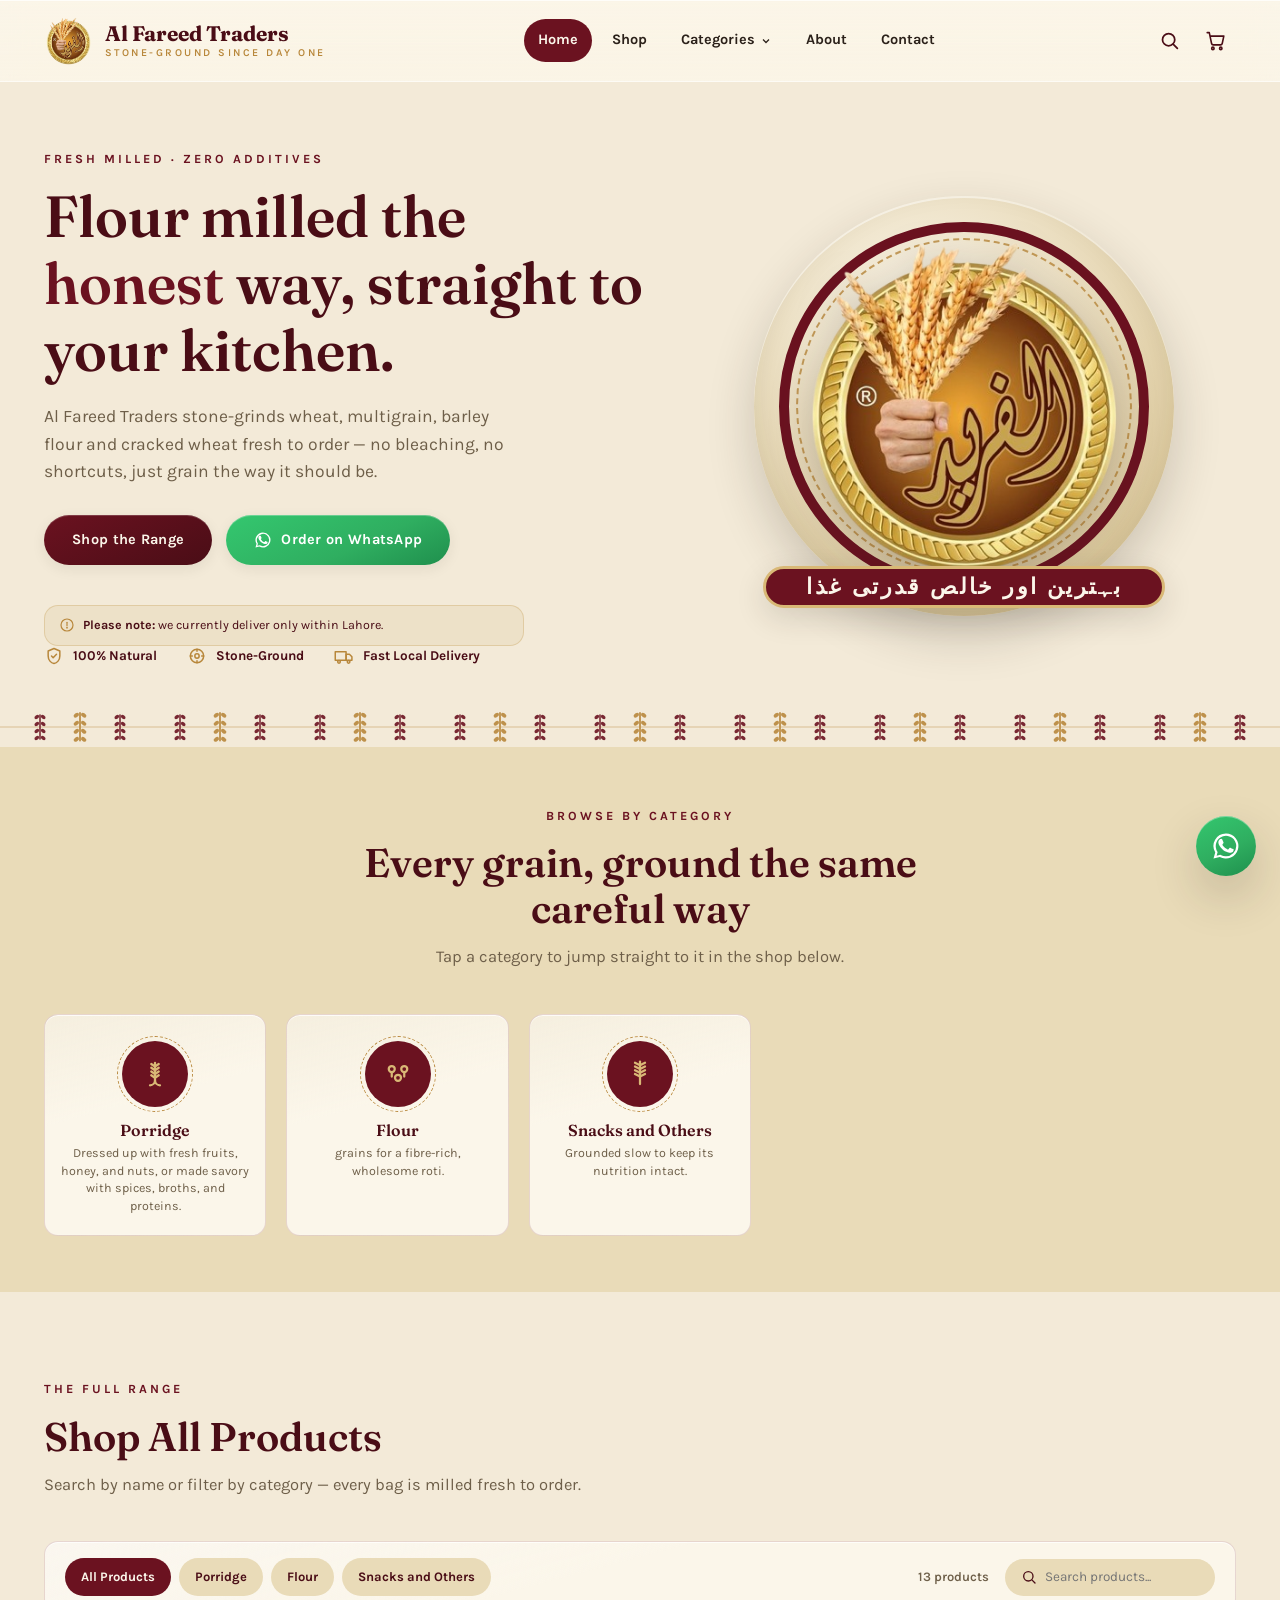
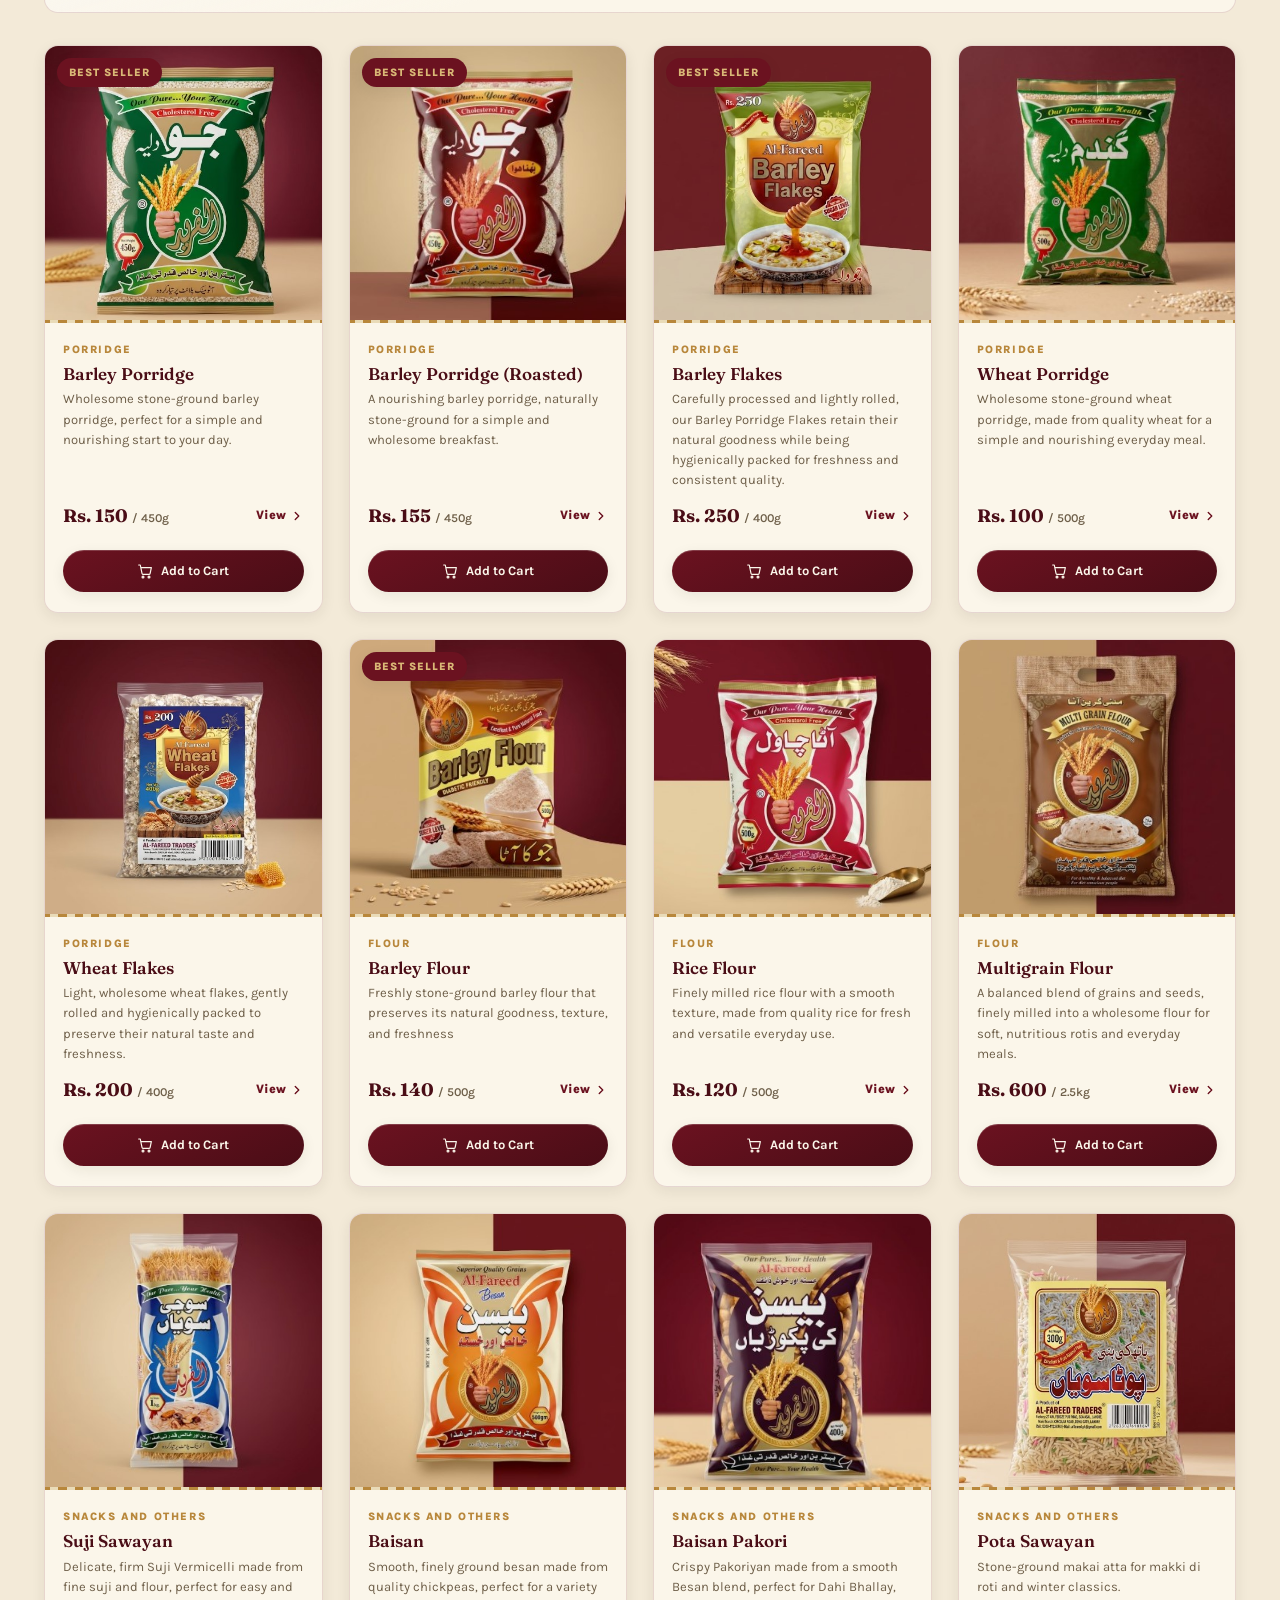
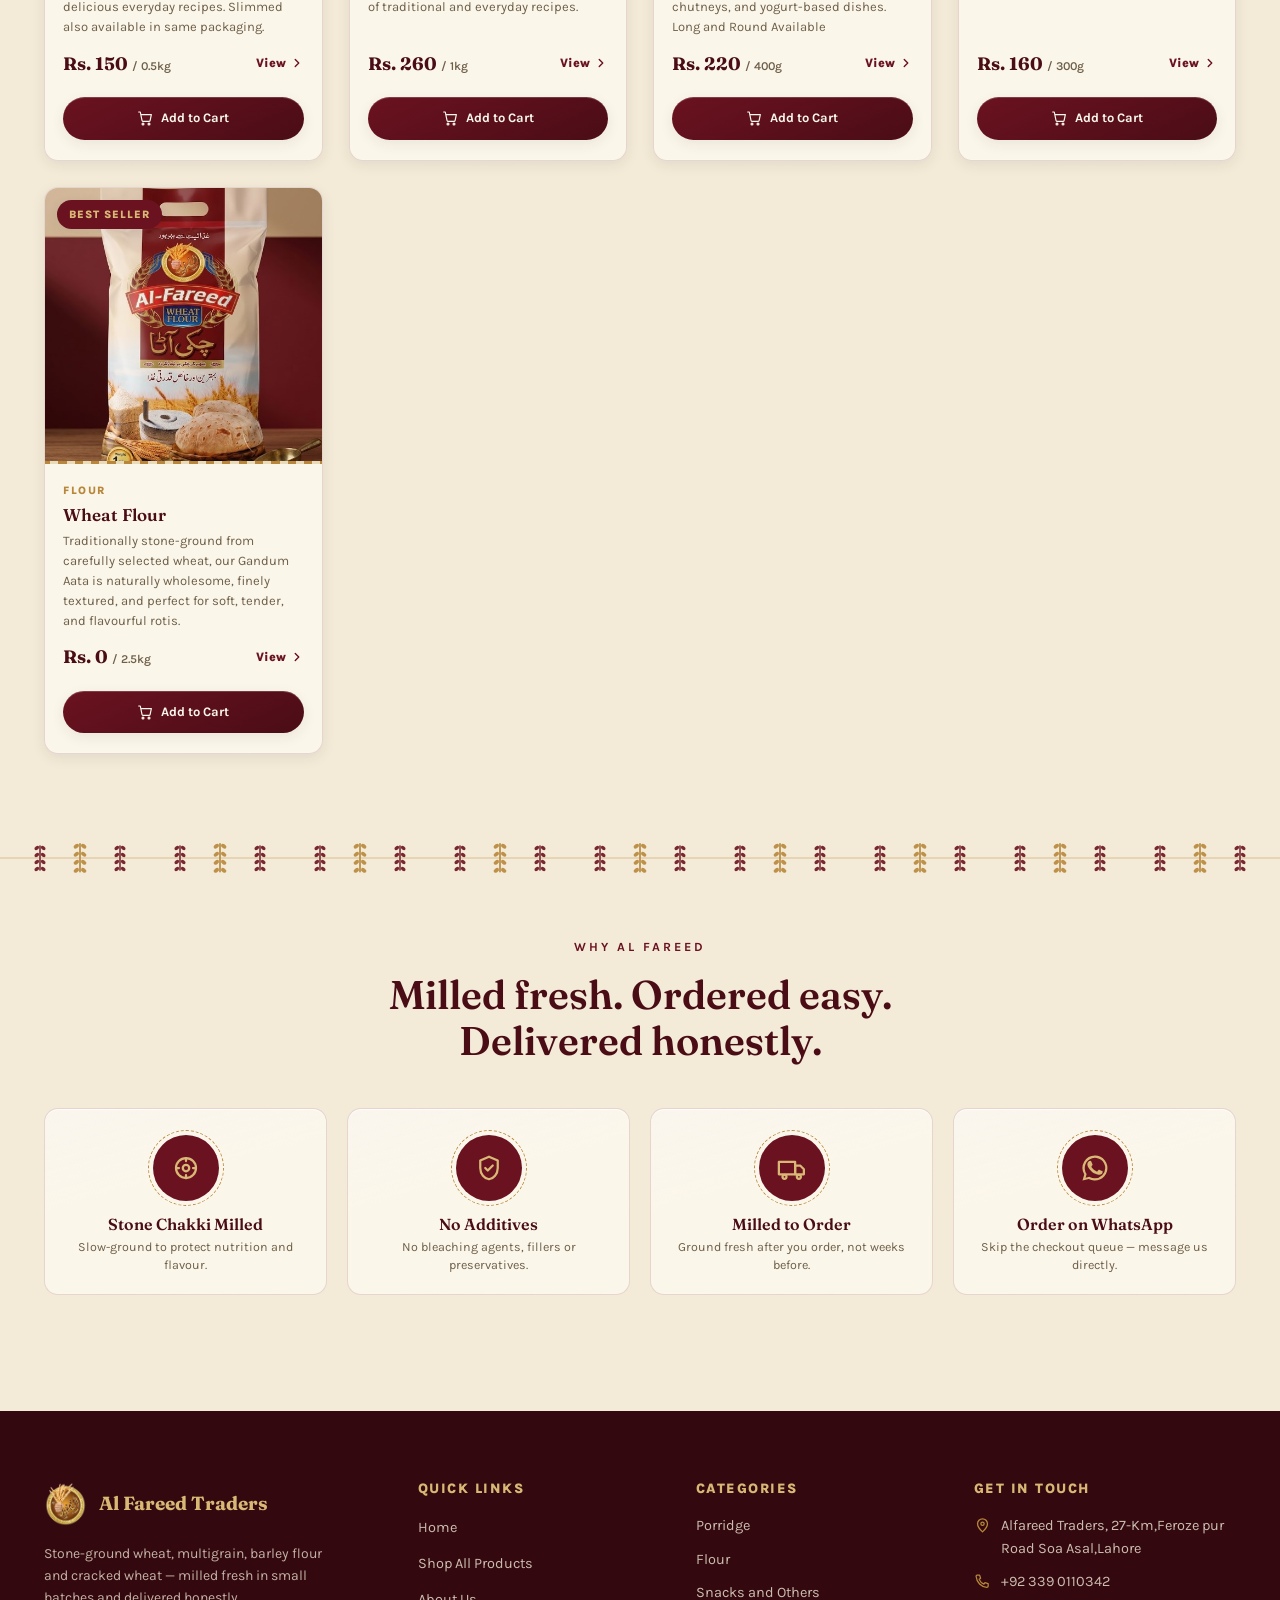
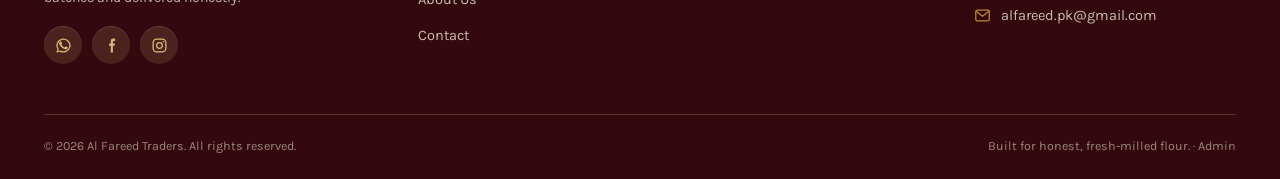
==== index.html @ 132b7e78 "Add files via upload" ====
<!DOCTYPE html>
<html lang="en">
<head>
<meta charset="UTF-8">
<meta name="viewport" content="width=device-width, initial-scale=1.0">
<meta name="color-scheme" content="light only">
<title>Al Fareed Traders | Stone-Ground Flour, Multigrain Atta &amp; Cracked Wheat</title>
<meta name="description" content="Al Fareed Traders sells stone-ground wheat flour, multigrain atta, barley flour and cracked wheat (daliya) of every cut. Fresh milled, order online or on WhatsApp.">
<meta name="keywords" content="atta, wheat flour, multigrain flour, barley flour, cracked wheat, daliya, besan, flour mill, Al Fareed Traders">
<link rel="canonical" href="index.html">

<!-- Open Graph -->
<meta property="og:type" content="website">
<meta property="og:title" content="Al Fareed Traders | Stone-Ground Flour &amp; Grains">
<meta property="og:description" content="Fresh stone-ground wheat, multigrain, barley flour and cracked wheat. Order online or on WhatsApp.">
<meta property="og:image" content="images/logo.png">

<link rel="icon" type="image/png" href="images/icons/favicon-32.png" sizes="32x32">
<link rel="icon" type="image/png" href="images/icons/favicon-16.png" sizes="16x16">
<link rel="icon" type="image/png" href="images/icons/favicon-192.png" sizes="192x192">
<link rel="apple-touch-icon" href="images/icons/apple-touch-icon.png">
<link rel="shortcut icon" href="images/icons/favicon.ico">

<link rel="preconnect" href="https://fonts.googleapis.com">
<link rel="preconnect" href="https://fonts.gstatic.com" crossorigin>
<link href="https://fonts.googleapis.com/css2?family=Fraunces:opsz,wght@9..144,500;9..144,600;9..144,700&family=Karla:wght@400;500;600;700;800&display=swap" rel="stylesheet">
<link rel="stylesheet" href="css/style.css">

<script type="application/ld+json">
{
  "@context": "https://schema.org",
  "@type": "LocalBusiness",
  "name": "Al Fareed Traders",
  "image": "images/logo.png",
  "description": "Stone-ground wheat flour, multigrain atta, barley flour and cracked wheat, milled fresh and sold online.",
  "address": { "@type": "PostalAddress", "streetAddress": "Grain Market Road", "addressLocality": "Lahore", "addressCountry": "PK" },
  "telephone": "+92-300-1234567",
  "priceRange": "Rs. 340 - Rs. 900"
}
</script>
</head>
<body>
<a href="#main" class="skip-link">Skip to content</a>

<!-- ============ NAVBAR ============ -->
<header class="navbar" id="siteNavbar">
  <div class="container">
    <a href="index.html" class="brand">
      <img src="images/logo.png" alt="Al Fareed Traders logo">
      <span class="brand-name">Al Fareed Traders<small>Stone-Ground Since Day One</small></span>
    </a>

    <nav aria-label="Primary">
      <ul class="nav-links">
        <li><a href="index.html" class="active">Home</a></li>
        <li><a href="index.html#products">Shop</a></li>
        <li class="has-dropdown">
          <button type="button" class="nav-link">Categories
            <svg width="12" height="12" viewBox="0 0 24 24" fill="none" stroke="currentColor" stroke-width="2.5"><path d="M6 9l6 6 6-6"/></svg>
          </button>
          <div class="dropdown" data-categories-dropdown></div>
        </li>
        <li><a href="about.html">About</a></li>
        <li><a href="contact.html">Contact</a></li>
      </ul>
    </nav>

    <div class="nav-actions">
      <div class="nav-search">
        <button type="button" class="icon-btn" data-search-toggle="#navSearchForm" aria-label="Toggle search">
          <svg viewBox="0 0 24 24" fill="none" stroke="currentColor" stroke-width="2" stroke-linecap="round"><circle cx="11" cy="11" r="7"/><path d="M21 21l-4.3-4.3"/></svg>
        </button>
        <form class="nav-search-form" id="navSearchForm" role="search">
          <input type="search" name="q" placeholder="Search flour, atta, daliya..." aria-label="Search products">
          <button type="submit" aria-label="Submit search">
            <svg viewBox="0 0 24 24" fill="none" stroke="currentColor" stroke-width="2" stroke-linecap="round"><circle cx="11" cy="11" r="7"/><path d="M21 21l-4.3-4.3"/></svg>
          </button>
        </form>
      </div>
      <button type="button" class="icon-btn" data-open-cart aria-label="Open cart">
        <svg viewBox="0 0 24 24" fill="none" stroke="currentColor" stroke-width="1.8" stroke-linecap="round" stroke-linejoin="round"><circle cx="9" cy="21" r="1.4"/><circle cx="18" cy="21" r="1.4"/><path d="M2.5 3h2.4l2.6 12.4a2 2 0 0 0 2 1.6h8.2a2 2 0 0 0 2-1.6L21.5 7H6"/></svg>
        <span class="count-bubble" data-cart-count data-count="0">0</span>
      </button>
      <button type="button" class="hamburger" id="hamburgerBtn" aria-label="Open menu">
        <svg viewBox="0 0 24 24" fill="none" stroke="currentColor" stroke-width="2" stroke-linecap="round"><path d="M3 6h18M3 12h18M3 18h18"/></svg>
      </button>
    </div>
  </div>
</header>

<!-- ============ MOBILE NAV ============ -->
<div class="mobile-nav-overlay" id="mobileNavOverlay">
  <div class="mobile-nav" id="mobileNav">
    <div class="mobile-nav-head">
      <a href="index.html" class="brand"><img src="images/logo.png" alt="Al Fareed Traders logo" style="height:38px;"></a>
      <button type="button" class="close-btn" data-close-mobile aria-label="Close menu">
        <svg viewBox="0 0 24 24" fill="none" stroke="currentColor" stroke-width="2" stroke-linecap="round"><path d="M6 6l12 12M18 6L6 18"/></svg>
      </button>
    </div>
    <a href="index.html">Home</a>
    <a href="index.html#products">Shop All Products</a>
    <a href="about.html">About Us</a>
    <a href="contact.html">Contact</a>
    <div class="mobile-cats" data-categories-mobile></div>
    <div class="mobile-nav-cta">
      <a href="#products" class="btn btn-primary btn-block" data-close-mobile>Shop Now</a>
      <a href="#" class="btn btn-whatsapp btn-block" data-wa-general target="_blank" rel="noopener">Order on WhatsApp</a>
      <p class="cart-note" style="margin-top:10px;">Delivery is currently available within Lahore only.</p>
    </div>
  </div>
</div>

<main id="main">

  <!-- ============ HERO ============ -->
  <section class="hero">
    <div class="container">
      <div class="hero-copy">
        <span class="eyebrow">Fresh Milled &middot; Zero Additives</span>
        <h1>Flour milled the <em>honest</em> way, straight to your kitchen.</h1>
        <p class="lead">Al Fareed Traders stone-grinds wheat, multigrain, barley flour and cracked wheat fresh to order &mdash; no bleaching, no shortcuts, just grain the way it should be.</p>
        <div class="hero-ctas">
          <a href="#products" class="btn btn-primary">Shop the Range</a>
          <a href="#" class="btn btn-whatsapp" data-wa-general target="_blank" rel="noopener">
            <svg viewBox="0 0 24 24" fill="currentColor"><path d="M17.5 14.4c-.3-.1-1.7-.9-2-1-.3-.1-.5-.1-.7.1-.2.3-.8 1-.9 1.1-.2.2-.3.2-.6.1-.3-.1-1.3-.5-2.4-1.5-.9-.8-1.5-1.8-1.7-2.1-.2-.3 0-.5.1-.6.1-.1.3-.3.4-.5.1-.1.2-.3.3-.4.1-.2 0-.4 0-.5 0-.1-.7-1.7-1-2.3-.3-.6-.5-.5-.7-.5h-.6c-.2 0-.5.1-.8.4-.3.3-1 1-1 2.4s1.1 2.8 1.2 3c.1.2 2.1 3.3 5.2 4.5.7.3 1.3.5 1.7.6.7.2 1.4.2 1.9.1.6-.1 1.7-.7 2-1.4.2-.7.2-1.2.2-1.4-.1-.1-.3-.2-.6-.3z"/><path d="M12 2a10 10 0 0 0-8.6 15.1L2 22l5-1.3A10 10 0 1 0 12 2zm0 18.2a8.2 8.2 0 0 1-4.2-1.1l-.3-.2-3 .8.8-2.9-.2-.3A8.2 8.2 0 1 1 20.2 12 8.2 8.2 0 0 1 12 20.2z"/></svg>
            Order on WhatsApp
          </a>
        </div>
        <p class="delivery-tip">
          <svg viewBox="0 0 24 24" fill="none" stroke="currentColor" stroke-width="1.8" stroke-linecap="round" stroke-linejoin="round"><circle cx="12" cy="12" r="9"/><path d="M12 8v5"/><circle cx="12" cy="16" r="0.5" fill="currentColor"/></svg>
          <span><strong>Please note:</strong> we currently deliver only within Lahore.</span>
        </p>
        <div class="trust-row">
          <span class="trust-item"><svg viewBox="0 0 24 24" fill="none" stroke="currentColor" stroke-width="1.8" stroke-linecap="round" stroke-linejoin="round"><path d="M12 3l7 3v6c0 5-3.4 8.4-7 9-3.6-.6-7-4-7-9V6l7-3z"/><path d="M9 12l2 2 4-4"/></svg> 100% Natural</span>
          <span class="trust-item"><svg viewBox="0 0 24 24" fill="none" stroke="currentColor" stroke-width="1.8" stroke-linecap="round" stroke-linejoin="round"><circle cx="12" cy="12" r="8"/><circle cx="12" cy="12" r="2.6"/><path d="M12 4v2.4M12 17.6V20M4 12h2.4M17.6 12H20"/></svg> Stone-Ground</span>
          <span class="trust-item"><svg viewBox="0 0 24 24" fill="none" stroke="currentColor" stroke-width="1.8" stroke-linecap="round" stroke-linejoin="round"><rect x="1.5" y="7" width="13" height="10"/><path d="M14.5 10h4l3 3v4h-7z"/><circle cx="6" cy="19" r="1.6"/><circle cx="17.5" cy="19" r="1.6"/></svg> Fast Local Delivery</span>
        </div>
      </div>
      <div class="hero-visual">
        <div class="medallion">
          <img src="images/logo.png" alt="Al Fareed Traders emblem">
          <span class="medallion-badge">بہترین اور خالص قدرتی غذا</span>
        </div>
      </div>
    </div>
  </section>

  <div class="grain-divider" role="presentation"></div>

  <!-- ============ CATEGORIES ============ -->
  <section class="categories section-tight" id="categories">
    <div class="container">
      <div class="section-head center">
        <span class="eyebrow">Browse by Category</span>
        <h2>Every grain, ground the same careful way</h2>
        <p>Tap a category to jump straight to it in the shop below.</p>
      </div>
      <div class="cat-grid" id="categoryGrid"></div>
    </div>
  </section>

  <!-- ============ PRODUCTS ============ -->
  <section class="products-section" id="products">
    <div class="container">
      <div class="section-head">
        <span class="eyebrow">The Full Range</span>
        <h2>Shop All Products</h2>
        <p>Search by name or filter by category &mdash; every bag is milled fresh to order.</p>
      </div>

      <div class="filter-bar">
        <div class="filter-pills" id="filterPills"></div>
        <div style="display:flex; align-items:center; gap:16px;">
          <span class="filter-count" id="filterCount"></span>
          <label class="filter-search">
            <svg viewBox="0 0 24 24" fill="none" stroke="currentColor" stroke-width="2" stroke-linecap="round"><circle cx="11" cy="11" r="7"/><path d="M21 21l-4.3-4.3"/></svg>
            <input type="search" id="shopSearchInput" placeholder="Search products...">
          </label>
        </div>
      </div>

      <div class="product-grid" id="productGrid"></div>
    </div>
  </section>

  <div class="grain-divider" role="presentation"></div>

  <!-- ============ WHY Al Fareed ============ -->
  <section class="section-tight">
    <div class="container">
      <div class="section-head center">
        <span class="eyebrow">Why Al Fareed</span>
        <h2>Milled fresh. Ordered easy. Delivered honestly.</h2>
      </div>
      <div class="cat-grid cat-grid-4">
        <div class="cat-seal">
          <div class="ring"><svg viewBox="0 0 24 24" fill="none" stroke="currentColor" stroke-width="1.8" stroke-linecap="round" stroke-linejoin="round"><circle cx="12" cy="12" r="8"/><circle cx="12" cy="12" r="2.6"/><path d="M12 4v2.4M12 17.6V20M4 12h2.4M17.6 12H20"/></svg></div>
          <h3>Stone Chakki Milled</h3>
          <p>Slow-ground to protect nutrition and flavour.</p>
        </div>
        <div class="cat-seal">
          <div class="ring"><svg viewBox="0 0 24 24" fill="none" stroke="currentColor" stroke-width="1.8" stroke-linecap="round" stroke-linejoin="round"><path d="M12 3l7 3v6c0 5-3.4 8.4-7 9-3.6-.6-7-4-7-9V6l7-3z"/><path d="M9 12l2 2 4-4"/></svg></div>
          <h3>No Additives</h3>
          <p>No bleaching agents, fillers or preservatives.</p>
        </div>
        <div class="cat-seal">
          <div class="ring"><svg viewBox="0 0 24 24" fill="none" stroke="currentColor" stroke-width="1.8" stroke-linecap="round" stroke-linejoin="round"><rect x="1.5" y="7" width="13" height="10"/><path d="M14.5 10h4l3 3v4h-7z"/><circle cx="6" cy="19" r="1.6"/><circle cx="17.5" cy="19" r="1.6"/></svg></div>
          <h3>Milled to Order</h3>
          <p>Ground fresh after you order, not weeks before.</p>
        </div>
        <div class="cat-seal">
          <div class="ring"><svg viewBox="0 0 24 24" fill="currentColor"><path d="M17.5 14.4c-.3-.1-1.7-.9-2-1-.3-.1-.5-.1-.7.1-.2.3-.8 1-.9 1.1-.2.2-.3.2-.6.1-.3-.1-1.3-.5-2.4-1.5-.9-.8-1.5-1.8-1.7-2.1-.2-.3 0-.5.1-.6.1-.1.3-.3.4-.5.1-.1.2-.3.3-.4.1-.2 0-.4 0-.5 0-.1-.7-1.7-1-2.3-.3-.6-.5-.5-.7-.5h-.6c-.2 0-.5.1-.8.4-.3.3-1 1-1 2.4s1.1 2.8 1.2 3c.1.2 2.1 3.3 5.2 4.5.7.3 1.3.5 1.7.6.7.2 1.4.2 1.9.1.6-.1 1.7-.7 2-1.4.2-.7.2-1.2.2-1.4-.1-.1-.3-.2-.6-.3z"/><path d="M12 2a10 10 0 0 0-8.6 15.1L2 22l5-1.3A10 10 0 1 0 12 2zm0 18.2a8.2 8.2 0 0 1-4.2-1.1l-.3-.2-3 .8.8-2.9-.2-.3A8.2 8.2 0 1 1 20.2 12 8.2 8.2 0 0 1 12 20.2z"/></svg></div>
          <h3>Order on WhatsApp</h3>
          <p>Skip the checkout queue &mdash; message us directly.</p>
        </div>
      </div>
    </div>
  </section>

</main>

<!-- ============ FOOTER ============ -->
<footer class="site-footer">
  <div class="container">
    <div class="footer-grid">
      <div class="footer-about">
        <div class="footer-brand">
          <img src="images/logo.png" alt="Al Fareed Traders logo">
          <span>Al Fareed Traders</span>
        </div>
        <p>Stone-ground wheat, multigrain, barley flour and cracked wheat &mdash; milled fresh in small batches and delivered honestly.</p>
        <div class="footer-social">
          <a href="#" data-wa-general target="_blank" rel="noopener" aria-label="WhatsApp"><svg viewBox="0 0 24 24" fill="currentColor"><path d="M17.5 14.4c-.3-.1-1.7-.9-2-1-.3-.1-.5-.1-.7.1-.2.3-.8 1-.9 1.1-.2.2-.3.2-.6.1-.3-.1-1.3-.5-2.4-1.5-.9-.8-1.5-1.8-1.7-2.1-.2-.3 0-.5.1-.6.1-.1.3-.3.4-.5.1-.1.2-.3.3-.4.1-.2 0-.4 0-.5 0-.1-.7-1.7-1-2.3-.3-.6-.5-.5-.7-.5h-.6c-.2 0-.5.1-.8.4-.3.3-1 1-1 2.4s1.1 2.8 1.2 3c.1.2 2.1 3.3 5.2 4.5.7.3 1.3.5 1.7.6.7.2 1.4.2 1.9.1.6-.1 1.7-.7 2-1.4.2-.7.2-1.2.2-1.4-.1-.1-.3-.2-.6-.3z"/><path d="M12 2a10 10 0 0 0-8.6 15.1L2 22l5-1.3A10 10 0 1 0 12 2zm0 18.2a8.2 8.2 0 0 1-4.2-1.1l-.3-.2-3 .8.8-2.9-.2-.3A8.2 8.2 0 1 1 20.2 12 8.2 8.2 0 0 1 12 20.2z"/></svg></a>
          <a href="https://facebook.com/" data-social="facebook" target="_blank" rel="noopener" aria-label="Facebook"><svg viewBox="0 0 24 24" fill="currentColor"><path d="M14 9V6.5c0-.8.5-1 .9-1H17V2h-2.7C11.9 2 11 3.7 11 5.7V9H8.5v3.5H11V22h3v-9.5h2.4l.4-3.5H14z"/></svg></a>
          <a href="https://instagram.com/" data-social="instagram" target="_blank" rel="noopener" aria-label="Instagram"><svg viewBox="0 0 24 24" fill="none" stroke="currentColor" stroke-width="1.8"><rect x="3" y="3" width="18" height="18" rx="5"/><circle cx="12" cy="12" r="4"/><circle cx="17.4" cy="6.6" r="1" fill="currentColor" stroke="none"/></svg></a>
        </div>
      </div>
      <div class="footer-col">
        <h4>Quick Links</h4>
        <ul>
          <li><a href="index.html">Home</a></li>
          <li><a href="index.html#products">Shop All Products</a></li>
          <li><a href="about.html">About Us</a></li>
          <li><a href="contact.html">Contact</a></li>
        </ul>
      </div>
      <div class="footer-col">
        <h4>Categories</h4>
        <ul data-categories-mobile></ul>
      </div>
      <div class="footer-col">
        <h4>Get in Touch</h4>
        <ul class="footer-contact">
          <li><svg viewBox="0 0 24 24" fill="none" stroke="currentColor" stroke-width="1.8" stroke-linecap="round" stroke-linejoin="round"><path d="M12 21s-7-6.3-7-11.5A7 7 0 0 1 19 9.5C19 14.7 12 21 12 21z"/><circle cx="12" cy="9.5" r="2.3"/></svg><span data-field="address">Grain Market Road, Lahore, Pakistan</span></li>
          <li><svg viewBox="0 0 24 24" fill="none" stroke="currentColor" stroke-width="1.8" stroke-linecap="round" stroke-linejoin="round"><path d="M4.5 3h3.4l1.4 4.5-2 1.5a12 12 0 0 0 6.7 6.7l1.5-2 4.5 1.4v3.4c0 1-.9 1.8-1.9 1.7-8-.6-14.4-7-15-15C2.7 3.9 3.5 3 4.5 3z"/></svg><span data-field="phoneDisplay">+92 300 1234567</span></li>
          <li><svg viewBox="0 0 24 24" fill="none" stroke="currentColor" stroke-width="1.8" stroke-linecap="round" stroke-linejoin="round"><rect x="2.5" y="4.5" width="19" height="15" rx="2"/><path d="M3 6l9 7 9-7"/></svg><span data-field="email">orders@Al Fareedtraders.com</span></li>
        </ul>
      </div>
    </div>
    <div class="footer-bottom">
      <span>&copy; <span data-year></span> Al Fareed Traders. All rights reserved.</span>
      <span>Built for honest, fresh-milled flour. &middot; <a href="/admin/" class="admin-link">Admin</a></span>
    </div>
  </div>
</footer>

<!-- ============ CART DRAWER ============ -->
<div class="cart-overlay" id="cartOverlay">
  <aside class="cart-drawer" aria-label="Shopping cart">
    <div class="cart-head">
      <h2>Your Cart</h2>
      <button type="button" class="close-btn" data-close-cart aria-label="Close cart">
        <svg viewBox="0 0 24 24" fill="none" stroke="currentColor" stroke-width="2" stroke-linecap="round"><path d="M6 6l12 12M18 6L6 18"/></svg>
      </button>
    </div>
    <div class="cart-items" id="cartItems"></div>
    <div class="cart-foot" id="cartFoot" style="display:none;">
      <div class="cart-subtotal"><span>Subtotal</span><span id="cartSubtotal">Rs. 0</span></div>
      <a href="#" id="cartWhatsappBtn" class="btn btn-whatsapp btn-block" target="_blank" rel="noopener">
        <svg viewBox="0 0 24 24" fill="currentColor"><path d="M17.5 14.4c-.3-.1-1.7-.9-2-1-.3-.1-.5-.1-.7.1-.2.3-.8 1-.9 1.1-.2.2-.3.2-.6.1-.3-.1-1.3-.5-2.4-1.5-.9-.8-1.5-1.8-1.7-2.1-.2-.3 0-.5.1-.6.1-.1.3-.3.4-.5.1-.1.2-.3.3-.4.1-.2 0-.4 0-.5 0-.1-.7-1.7-1-2.3-.3-.6-.5-.5-.7-.5h-.6c-.2 0-.5.1-.8.4-.3.3-1 1-1 2.4s1.1 2.8 1.2 3c.1.2 2.1 3.3 5.2 4.5.7.3 1.3.5 1.7.6.7.2 1.4.2 1.9.1.6-.1 1.7-.7 2-1.4.2-.7.2-1.2.2-1.4-.1-.1-.3-.2-.6-.3z"/><path d="M12 2a10 10 0 0 0-8.6 15.1L2 22l5-1.3A10 10 0 1 0 12 2zm0 18.2a8.2 8.2 0 0 1-4.2-1.1l-.3-.2-3 .8.8-2.9-.2-.3A8.2 8.2 0 1 1 20.2 12 8.2 8.2 0 0 1 12 20.2z"/></svg>
        Checkout on WhatsApp
      </a>
      <button type="button" class="btn btn-ghost btn-block" data-close-cart>Continue Shopping</button>
      <p class="delivery-tip cart-note">
        <svg viewBox="0 0 24 24" fill="none" stroke="currentColor" stroke-width="1.8" stroke-linecap="round" stroke-linejoin="round"><circle cx="12" cy="12" r="9"/><path d="M12 8v5"/><circle cx="12" cy="16" r="0.5" fill="currentColor"/></svg>
        <span><strong>Please note:</strong> delivery cost varies depending on your distance from our shop. For exact charges and delivery guidance, please checkout and speak with our team directly on WhatsApp &mdash; they'll be happy to assist you.</span>
      </p>
    </div>
  </aside>
</div>

<!-- ============ WHATSAPP FLOAT ============ -->
<a href="#" class="wa-float" data-wa-general target="_blank" rel="noopener" aria-label="Chat on WhatsApp">
  <svg viewBox="0 0 24 24" fill="currentColor"><path d="M17.5 14.4c-.3-.1-1.7-.9-2-1-.3-.1-.5-.1-.7.1-.2.3-.8 1-.9 1.1-.2.2-.3.2-.6.1-.3-.1-1.3-.5-2.4-1.5-.9-.8-1.5-1.8-1.7-2.1-.2-.3 0-.5.1-.6.1-.1.3-.3.4-.5.1-.1.2-.3.3-.4.1-.2 0-.4 0-.5 0-.1-.7-1.7-1-2.3-.3-.6-.5-.5-.7-.5h-.6c-.2 0-.5.1-.8.4-.3.3-1 1-1 2.4s1.1 2.8 1.2 3c.1.2 2.1 3.3 5.2 4.5.7.3 1.3.5 1.7.6.7.2 1.4.2 1.9.1.6-.1 1.7-.7 2-1.4.2-.7.2-1.2.2-1.4-.1-.1-.3-.2-.6-.3z"/><path d="M12 2a10 10 0 0 0-8.6 15.1L2 22l5-1.3A10 10 0 1 0 12 2zm0 18.2a8.2 8.2 0 0 1-4.2-1.1l-.3-.2-3 .8.8-2.9-.2-.3A8.2 8.2 0 1 1 20.2 12 8.2 8.2 0 0 1 12 20.2z"/></svg>
</a>

<script src="js/site-config.js"></script>
<script src="js/products-data.js"></script>
<script src="js/render.js"></script>
<script src="js/cart.js"></script>
<script src="js/main.js"></script>
</body>
</html>
---- css/style.css ----
:root, html { color-scheme: light only; }

/* ---------- 1. DESIGN TOKENS ---------- */
:root {
  /* Brand palette -- beige & mehroon (maroon), gold accent from the logo */
  --beige: #F3EAD8;
  --beige-soft: #FBF6EA;
  --sand: #E9DBB8;
  --sand-dark: #DCC89A;
  --maroon: #6B1220;
  --maroon-dark: #4A0D16;
  --maroon-deep: #33090F;
  --gold: #B8873B;
  --gold-light: #D9B876;
  --ink: #2B211A;
  --ink-soft: #6E5F49;
  --white: #FFFFFF;
  --green: #2FAE60;
  --green-dark: #1F8F4D;

  --line: rgba(107, 18, 32, 0.14);
  --shadow-sm: 0 4px 14px rgba(43, 33, 26, 0.08);
  --shadow-md: 0 10px 30px rgba(43, 33, 26, 0.14);
  --shadow-lg: 0 20px 48px rgba(43, 33, 26, 0.20);

  --radius-sm: 8px;
  --radius-md: 14px;
  --radius-lg: 26px;
  --radius-pill: 999px;

  --font-display: 'Fraunces', Georgia, serif;
  --font-body: 'Karla', -apple-system, BlinkMacSystemFont, sans-serif;

  --container: 1240px;
  --nav-h: 82px;
  --ease: cubic-bezier(.22,.61,.36,1);
  --ease-smooth: cubic-bezier(.16,1,.3,1);

  /* Glossy / mirror surface language -- layered on top of the brand
     palette above. Everything here is additive: a soft sheen, a bright
     top highlight and a touch of blur so panels read like polished
     glass over the beige/maroon scheme, without changing any color. */
  --glass-sheen: linear-gradient(120deg, rgba(255,255,255,0) 28%, rgba(255,255,255,.65) 46%, rgba(255,255,255,0) 64%);
  --glass-top-highlight: inset 0 1px 0 rgba(255,255,255,.75), inset 0 -1px 0 rgba(255,255,255,.06);
  --glass-fill: linear-gradient(165deg, rgba(255,255,255,.5) 0%, rgba(255,255,255,.08) 32%, rgba(255,255,255,0) 55%);
  --glass-border: rgba(255,255,255,.55);
  --glow-gold: 0 0 0 1px rgba(184,135,59,.3), 0 12px 30px rgba(184,135,59,.18);
  --ease-glide: cubic-bezier(.19,1,.22,1);
}

/* ---------- 2. RESET & BASE ---------- */
* { box-sizing: border-box; margin: 0; padding: 0; }
html { scroll-behavior: smooth; scroll-padding-top: calc(var(--nav-h) + 16px); }
body {
  font-family: var(--font-body);
  background: var(--beige);
  color: var(--ink);
  line-height: 1.55;
  -webkit-font-smoothing: antialiased;
}
img { max-width: 100%; display: block; }
a { color: inherit; text-decoration: none; }
ul { list-style: none; }
button { font: inherit; cursor: pointer; border: none; background: none; color: inherit; }
input { font: inherit; }
h1, h2, h3, h4 { font-family: var(--font-display); color: var(--maroon-dark); line-height: 1.15; font-weight: 600; }

:focus-visible {
  outline: 2.5px solid var(--gold);
  outline-offset: 2px;
}

@media (prefers-reduced-motion: reduce) {
  *, *::before, *::after { animation-duration: 0.01ms !important; transition-duration: 0.01ms !important; scroll-behavior: auto !important; }
  /* The medallion rings are a decorative brand flourish, not motion the
     user needs to track, so they keep spinning at normal speed even
     when the visitor's OS/browser asks for reduced motion. */
  .medallion::before { animation-duration: 18s !important; }
  .medallion::after { animation-duration: 24s !important; }
}

/* ---------- 3. LAYOUT UTILITIES ---------- */
.container { width: 100%; max-width: var(--container); margin: 0 auto; padding: 0 24px; }
main { display: block; }
section { padding: 84px 0; }
.section-tight { padding: 56px 0; }

.eyebrow {
  display: inline-block;
  font-family: var(--font-body);
  font-size: 12.5px;
  font-weight: 700;
  letter-spacing: 3px;
  text-transform: uppercase;
  color: var(--maroon);
  margin-bottom: 14px;
}
.section-head { max-width: 640px; margin-bottom: 44px; }
.section-head h2 { font-size: clamp(28px, 3.4vw, 40px); margin-bottom: 12px; }
.section-head p { color: var(--ink-soft); font-size: 16.5px; }
.section-head.center { margin-left: auto; margin-right: auto; text-align: center; }

.visually-hidden {
  position: absolute; width: 1px; height: 1px; overflow: hidden;
  clip: rect(0,0,0,0); white-space: nowrap; border: 0; padding: 0; margin: -1px;
}
.skip-link {
  position: absolute; left: 12px; top: -60px; background: var(--maroon); color: var(--beige-soft);
  padding: 10px 18px; border-radius: var(--radius-sm); z-index: 2000; transition: top .3s var(--ease-smooth);
}
.skip-link:focus { top: 12px; }

/* ---------- 4. BUTTONS & FORM CONTROLS ---------- */
.btn {
  display: inline-flex; align-items: center; justify-content: center; gap: 9px;
  padding: 14px 28px; border-radius: var(--radius-pill);
  font-weight: 700; font-size: 14.5px; letter-spacing: .3px;
  transition: transform .38s var(--ease-glide), box-shadow .38s var(--ease-glide), background .3s var(--ease), color .3s var(--ease), border-color .3s var(--ease);
  white-space: nowrap;
  position: relative; overflow: hidden; isolation: isolate;
}
.btn::before {
  content: ""; position: absolute; inset: 0; background: var(--glass-sheen);
  transform: translateX(-120%); transition: transform .7s var(--ease-glide); pointer-events: none; z-index: 1;
}
.btn:hover::before { transform: translateX(120%); }
.btn svg { width: 18px; height: 18px; flex-shrink: 0; transition: transform .32s var(--ease-smooth); position: relative; z-index: 2; }
.btn span, .btn { position: relative; }
.btn:hover { transform: translateY(-3px) scale(1.015); }
.btn:active { transform: translateY(-1px) scale(1); transition-duration: .1s; }

.btn-primary { background: linear-gradient(155deg, var(--maroon) 0%, var(--maroon-dark) 100%); color: var(--beige-soft); box-shadow: var(--shadow-sm), inset 0 1px 0 rgba(255,255,255,.18); }
.btn-primary:hover { background: linear-gradient(155deg, #7c1526 0%, var(--maroon-dark) 100%); box-shadow: var(--shadow-md), inset 0 1px 0 rgba(255,255,255,.25); }

.btn-outline { background: rgba(255,255,255,.15); color: var(--maroon); border: 1.5px solid var(--maroon); -webkit-backdrop-filter: blur(6px); backdrop-filter: blur(6px); }
.btn-outline:hover { background: var(--maroon); color: var(--beige-soft); box-shadow: var(--shadow-md); }

.btn-whatsapp { background: linear-gradient(155deg, #34c76f 0%, var(--green) 60%, var(--green-dark) 100%); color: #fff; box-shadow: var(--shadow-sm), inset 0 1px 0 rgba(255,255,255,.28); }
.btn-whatsapp:hover { background: linear-gradient(155deg, #34c76f 0%, var(--green-dark) 100%); box-shadow: var(--shadow-md), inset 0 1px 0 rgba(255,255,255,.3); }

.btn-ghost { background: rgba(107,18,32,0.06); color: var(--maroon-dark); }
.btn-ghost:hover { background: rgba(107,18,32,0.12); }

.btn-block { width: 100%; }
.btn-sm { padding: 9px 18px; font-size: 13px; }

.icon-btn {
  width: 42px; height: 42px; display: inline-flex; align-items: center; justify-content: center;
  border-radius: 50%; color: var(--maroon-dark); position: relative;
  transition: background .28s var(--ease), transform .28s var(--ease-smooth), color .28s var(--ease);
}
.icon-btn:hover { background: rgba(107,18,32,0.08); transform: scale(1.1); box-shadow: var(--glass-top-highlight), 0 6px 16px rgba(43,33,26,.12); }
.icon-btn:active { transform: scale(0.96); transition-duration: .1s; }
.icon-btn svg { width: 21px; height: 21px; transition: transform .28s var(--ease-smooth); }

.count-bubble {
  position: absolute; top: -1px; right: -1px; min-width: 18px; height: 18px; padding: 0 4px;
  background: var(--gold); color: var(--maroon-deep); font-size: 10.5px; font-weight: 800;
  border-radius: 50%; display: flex; align-items: center; justify-content: center; border: 1.5px solid var(--beige-soft);
}
.count-bubble[data-count="0"] { display: none; }

/* ---------- 5. NAVBAR ---------- */
.navbar {
  position: sticky; top: 0; z-index: 900; height: var(--nav-h);
  background: linear-gradient(180deg, rgba(251,246,234,.92), rgba(251,246,234,.82));
  -webkit-backdrop-filter: blur(18px) saturate(160%);
  backdrop-filter: blur(18px) saturate(160%);
  border-bottom: 1px solid var(--glass-border);
  box-shadow: var(--glass-top-highlight);
  transition: box-shadow .35s var(--ease-smooth), background .35s var(--ease-smooth);
}
.navbar.is-scrolled { box-shadow: var(--glass-top-highlight), 0 6px 24px rgba(43,33,26,0.10); }
.navbar .container { height: 100%; display: flex; align-items: center; justify-content: space-between; gap: 20px; flex-wrap: nowrap; }

.brand { display: flex; align-items: center; gap: 12px; flex-shrink: 0; min-width: 0; }
.brand img { height: 52px; width: auto; transition: transform .3s var(--ease-smooth); }
.brand:hover img { transform: scale(1.06); }
.brand-name { font-family: var(--font-display); font-weight: 700; font-size: 21px; color: var(--maroon-dark); line-height: 1.1; min-width: 0; white-space: nowrap; overflow: hidden; text-overflow: ellipsis; }
.brand-name small { display: block; font-family: var(--font-body); font-weight: 600; font-size: 10.5px; letter-spacing: 2.5px; color: var(--gold); text-transform: uppercase; margin-top: 2px; white-space: nowrap; overflow: hidden; text-overflow: ellipsis; }

.nav-links { display: flex; align-items: center; gap: 6px; }
.nav-links > li { position: relative; }
.nav-links a, .nav-links button.nav-link {
  display: inline-flex; align-items: center; gap: 5px; padding: 10px 14px; border-radius: var(--radius-pill);
  font-weight: 700; font-size: 14.5px; color: var(--ink); transition: background .3s var(--ease), color .3s var(--ease);
}
.nav-links a:hover, .nav-links button.nav-link:hover, .nav-links a.active { background: var(--maroon); color: var(--beige-soft); }
.nav-links a.active { background: var(--maroon); color: var(--beige-soft); }
.nav-links button.nav-link svg { transition: transform .3s var(--ease-smooth); }
.nav-links button.nav-link:hover svg { transform: translateY(2px); }

.has-dropdown .dropdown {
  position: absolute; top: calc(100% + 10px); left: 50%; transform: translateX(-50%) translateY(10px) scale(.98);
  width: 300px; background: linear-gradient(165deg, rgba(255,255,255,.7), rgba(251,246,234,.85));
  -webkit-backdrop-filter: blur(20px) saturate(160%); backdrop-filter: blur(20px) saturate(160%);
  border: 1px solid var(--glass-border); border-radius: var(--radius-md);
  box-shadow: var(--shadow-lg), var(--glass-top-highlight); padding: 10px; opacity: 0; visibility: hidden;
  transition: opacity .35s var(--ease-glide), transform .35s var(--ease-glide), visibility .35s;
}
.has-dropdown:hover .dropdown, .has-dropdown:focus-within .dropdown {
  opacity: 1; visibility: visible; transform: translateX(-50%) translateY(0) scale(1);
}
.dropdown a { display: flex; align-items: center; gap: 12px; padding: 10px 12px; border-radius: var(--radius-sm); font-size: 14px; transition: background .25s var(--ease), color .25s var(--ease), transform .25s var(--ease-smooth); }
.dropdown a:hover { background: var(--sand); color: var(--maroon-dark); transform: translateX(3px); }
.dropdown .dd-icon {
  width: 34px; height: 34px; border-radius: 50%; background: var(--maroon); color: var(--gold-light);
  display: flex; align-items: center; justify-content: center; flex-shrink: 0; transition: transform .25s var(--ease-smooth);
}
.dropdown a:hover .dd-icon { transform: scale(1.1); }
.dropdown .dd-icon svg { width: 18px; height: 18px; }

.nav-actions { display: flex; align-items: center; gap: 4px; flex-shrink: 0; }
.nav-actions .icon-btn, .nav-actions .hamburger { flex-shrink: 0; }

.nav-search { display: flex; align-items: center; }
.nav-search-form {
  display: flex; align-items: center; overflow: hidden; width: 0; opacity: 0;
  background: var(--sand); border-radius: var(--radius-pill); transition: width .38s var(--ease-smooth), opacity .3s var(--ease), padding .38s var(--ease-smooth);
}
.nav-search-form.is-open { width: 230px; opacity: 1; padding: 0 6px 0 16px; }
.nav-search-form input {
  flex: 1; background: transparent; border: 0; padding: 10px 4px; font-size: 14px; color: var(--ink); min-width: 0;
}
.nav-search-form input::placeholder { color: var(--ink-soft); }
.nav-search-form button { width: 32px; height: 32px; border-radius: 50%; display: flex; align-items: center; justify-content: center; transition: background .25s var(--ease), transform .25s var(--ease-smooth); }
.nav-search-form button:hover { background: rgba(107,18,32,0.1); transform: scale(1.1); }
.nav-search-form button svg { width: 16px; height: 16px; }

.hamburger { display: none; width: 42px; height: 42px; align-items: center; justify-content: center; border-radius: 50%; transition: background .28s var(--ease), transform .28s var(--ease-smooth); }
.hamburger:hover { background: rgba(107,18,32,0.08); transform: scale(1.08); }
.hamburger svg { width: 24px; height: 24px; }

/* Mobile nav drawer */
.mobile-nav-overlay {
  position: fixed; inset: 0; background: rgba(43,33,26,0.45); z-index: 1000;
  opacity: 0; visibility: hidden; transition: opacity .35s var(--ease-smooth), visibility .35s;
}
.mobile-nav-overlay.is-open { opacity: 1; visibility: visible; }
.mobile-nav {
  position: fixed; top: 0; right: 0; height: 100%; width: min(340px, 86vw);
  background: linear-gradient(165deg, rgba(255,255,255,.5), var(--beige-soft) 30%);
  -webkit-backdrop-filter: blur(22px) saturate(160%); backdrop-filter: blur(22px) saturate(160%);
  box-shadow: -8px 0 40px rgba(43,33,26,.16), var(--glass-top-highlight);
  z-index: 1001; transform: translateX(100%); transition: transform .48s var(--ease-glide);
  display: flex; flex-direction: column; padding: 22px; overflow-y: auto;
}
.mobile-nav-overlay.is-open .mobile-nav { transform: translateX(0); }
.mobile-nav-head { display: flex; align-items: center; justify-content: space-between; margin-bottom: 22px; }
.mobile-nav-head .close-btn { width: 40px; height: 40px; border-radius: 50%; display: flex; align-items: center; justify-content: center; transition: background .28s var(--ease), transform .28s var(--ease-smooth); }
.mobile-nav-head .close-btn:hover { background: rgba(107,18,32,0.08); transform: rotate(90deg); }
.mobile-nav-head .close-btn svg { width: 20px; height: 20px; }
.mobile-nav a {
  display: block; padding: 14px 8px; font-weight: 700; font-size: 17px; border-bottom: 1px solid var(--line);
  transition: color .25s var(--ease), padding-left .25s var(--ease-smooth);
}
.mobile-nav a:hover { color: var(--maroon); padding-left: 14px; }
.mobile-nav .mobile-cats { padding-left: 14px; }
.mobile-nav .mobile-cats a { font-size: 15px; font-weight: 600; color: var(--ink-soft); }
.mobile-nav-cta { margin-top: auto; padding-top: 18px; display: flex; flex-direction: column; gap: 10px; }

/* ---------- HERO ---------- */
.hero { padding: 64px 0 40px; overflow: hidden; }
.hero .container { display: grid; grid-template-columns: 1.05fr 0.95fr; gap: 48px; align-items: center; }
.hero h1 { font-size: clamp(34px, 5vw, 58px); margin-bottom: 20px; }
.hero h1 em { font-style: normal; color: var(--maroon); }
.hero p.lead { font-size: 17.5px; color: var(--ink-soft); max-width: 480px; margin-bottom: 30px; }
.hero-ctas { display: flex; flex-wrap: wrap; gap: 14px; margin-bottom: 40px; }
.trust-row { display: flex; flex-wrap: wrap; gap: 22px 30px; }
.trust-row .trust-item { display: flex; align-items: center; gap: 9px; font-size: 13.5px; font-weight: 700; color: var(--maroon-dark); }
.trust-row svg { width: 20px; height: 20px; color: var(--gold); flex-shrink: 0; }

.hero-visual { position: relative; display: flex; align-items: center; justify-content: center; }
.medallion {
  position: relative; width: min(420px, 90%); aspect-ratio: 1/1; border-radius: 100%;
  background: radial-gradient(circle at 40% 30%, var(--beige-soft), var(--sand-dark) 78%);
  display: flex; align-items: center; justify-content: center;
  box-shadow: var(--shadow-lg), inset 0 2px 0 rgba(255,255,255,.5), inset 0 -12px 30px rgba(43,33,26,.08);
}
.medallion::before {
  content: ""; position: absolute; inset: 10%; border-radius: 80%;
  border: 2px dashed var(--gold); opacity: .8;
  animation: medallion-spin 18s linear infinite;
  z-index: 1;
}
.medallion::after {
  content: ""; position: absolute; inset: 6%; border-radius: 70%; border: 10px solid var(--maroon);
  animation: medallion-spin 24s linear infinite reverse;
  z-index: 1;
}
.medallion img { width: 82%; height: auto; position:relative; z-index: 2; filter: drop-shadow(0 12px 20px rgba(43,33,26,.25)); }
@keyframes medallion-spin {
  from { transform: rotate(0deg); }
  to { transform: rotate(360deg); }
}
.medallion-badge {
  position: absolute; bottom: 2%; left: 50%; transform: translateX(-50%);
  background: var(--maroon); color: var(--beige-soft); font-size: 22px; font-weight: 800; letter-spacing: 2.4px;
  text-transform: uppercase; padding: 1px 40px; border-radius: var(--radius-pill); box-shadow: var(--shadow-md);
  white-space: nowrap; border: 3px solid var(--gold-light);
  z-index: 3;
}

/* ---------- 6. CATEGORY SEALS ---------- */
.categories { background: var(--sand); }
.cat-grid { display: grid; grid-template-columns: repeat(5, 1fr); gap: 20px; }
.cat-seal {
  background: linear-gradient(165deg, rgba(255,255,255,.55), var(--beige-soft) 40%);
  border: 1px solid var(--line); border-radius: var(--radius-md);
  padding: 26px 16px 20px; text-align: center; position: relative; overflow: hidden; isolation: isolate;
  box-shadow: var(--glass-top-highlight);
  transition: transform .45s var(--ease-glide), box-shadow .45s var(--ease-glide), border-color .3s var(--ease);
}
.cat-seal::before {
  content: ""; position: absolute; inset: 0; background: var(--glass-sheen);
  transform: translateX(-130%) rotate(8deg); transition: transform .8s var(--ease-glide); z-index: 1; pointer-events: none;
}
.cat-seal:hover::before { transform: translateX(130%) rotate(8deg); }
.cat-seal:hover { transform: translateY(-7px) scale(1.015); box-shadow: var(--glow-gold), var(--shadow-md), var(--glass-top-highlight); border-color: var(--gold); }
.cat-seal .ring {
  width: 66px; height: 66px; margin: 0 auto 14px; border-radius: 50%; background: var(--maroon);
  display: flex; align-items: center; justify-content: center; position: relative;
  transition: transform .35s var(--ease-smooth);
}
.cat-seal:hover .ring { transform: scale(1.08); }
.cat-seal .ring::after { content:""; position: absolute; inset: -5px; border-radius: 50%; border: 1.5px dashed var(--gold); transition: inset .35s var(--ease-smooth); }
.cat-seal:hover .ring::after { inset: -8px; }
.cat-seal .ring svg { width: 30px; height: 30px; color: var(--gold-light); }
.cat-seal h3 { font-size: 16px; margin-bottom: 6px; }
.cat-seal p { font-size: 12.5px; color: var(--ink-soft); line-height: 1.4; }
.cat-seal.active { border-color: var(--maroon); box-shadow: var(--shadow-md); }

.cat-grid-4 { grid-template-columns: repeat(4, 1fr); }
.cat-grid-3 { grid-template-columns: repeat(3, 1fr); }

/* ---------- 7. SECTION DIVIDER ---------- */
.grain-divider {
  height: 40px; background-image: url("../images/icons/wheat-divider.svg"); background-repeat: repeat-x;
  background-position: center; background-size: 140px 40px; opacity: .9;
}

/* ---------- 8. PRODUCT GRID & CARDS ---------- */
.products-section { }
.product-grid { display: grid; grid-template-columns: repeat(auto-fill, minmax(255px, 1fr)); gap: 26px; }

.product-card {
  background: linear-gradient(165deg, rgba(255,255,255,.6), var(--beige-soft) 38%);
  border: 1px solid var(--line); border-radius: var(--radius-md);
  overflow: hidden; display: flex; flex-direction: column; box-shadow: var(--shadow-sm), var(--glass-top-highlight);
  position: relative; isolation: isolate;
  transition: transform .55s var(--ease-glide), box-shadow .55s var(--ease-glide), border-color .4s var(--ease);
}
.product-card::after {
  /* mirror sheen -- a soft diagonal band of light that glides across the
     whole card on hover, like a reflection catching the light */
  content: ""; position: absolute; inset: 0; z-index: 4; pointer-events: none;
  background: var(--glass-sheen);
  transform: translateX(-140%) rotate(6deg); transition: transform .9s var(--ease-glide);
}
.product-card:hover::after { transform: translateX(140%) rotate(6deg); }
.product-card:hover {
  transform: translateY(-9px) scale(1.015);
  box-shadow: var(--shadow-lg), var(--glow-gold), var(--glass-top-highlight);
  border-color: rgba(184,135,59,.45);
}

.pc-media {
  position: relative; aspect-ratio: 1/1; overflow: hidden; background: var(--sand);
  border-bottom: 3px solid transparent;
  border-image: repeating-linear-gradient(90deg, var(--gold) 0 8px, transparent 8px 16px) 3;
}
.pc-media img { position: absolute; inset: 0; width: 100%; height: 100%; object-fit: cover; transition: opacity .7s var(--ease-glide), transform .9s var(--ease-glide); }
.pc-media img.img-2 { opacity: 0; }
.product-card:hover .pc-media img.img-1 { opacity: 0; }
.product-card:hover .pc-media img.img-2 { opacity: 1; }
.pc-media img.img-1 { transition-property: opacity, transform; }
.product-card:hover .pc-media img { transform: scale(1.07); }

.pc-badge {
  position: absolute; top: 12px; left: 12px; background: var(--maroon); color: var(--gold-light);
  font-size: 11px; font-weight: 800; letter-spacing: 1px; text-transform: uppercase;
  padding: 6px 12px; border-radius: var(--radius-pill); box-shadow: var(--shadow-sm); z-index: 3;
}

.pc-body { padding: 18px 18px 20px; display: flex; flex-direction: column; gap: 6px; flex: 1; }
.pc-cat { font-size: 11px; font-weight: 800; letter-spacing: 1.6px; text-transform: uppercase; color: var(--gold); }
.pc-name { font-size: 17px; font-weight: 600; }
.pc-name a { transition: color .28s var(--ease); }
.pc-name a:hover { color: var(--maroon); }
.pc-short { font-size: 13px; color: var(--ink-soft); flex: 1; margin-bottom: 6px; }
.pc-footer { display: flex; align-items: center; justify-content: space-between; margin-top: auto; }
.pc-price { font-family: var(--font-display); font-weight: 700; font-size: 18px; color: var(--maroon-dark); }
.pc-price span { font-family: var(--font-body); font-weight: 600; font-size: 12px; color: var(--ink-soft); }
.pc-view { font-size: 12.5px; font-weight: 800; color: var(--maroon); display: inline-flex; align-items: center; gap: 4px; }
.pc-view svg { width: 14px; height: 14px; transition: transform .3s var(--ease-smooth); }
.product-card:hover .pc-view svg { transform: translateX(4px); }

.pc-add-to-cart {
  width: 100%; margin-top: 14px; background: linear-gradient(155deg, var(--maroon) 0%, var(--maroon-dark) 100%); color: var(--beige-soft); padding: 11px;
  border-radius: var(--radius-pill); font-weight: 700; font-size: 13px;
  display: flex; align-items: center; justify-content: center; gap: 8px;
  position: relative; overflow: hidden;
  box-shadow: var(--shadow-sm), inset 0 1px 0 rgba(255,255,255,.18); transition: background .3s var(--ease), transform .35s var(--ease-glide), box-shadow .35s var(--ease-glide);
}
.pc-add-to-cart::before {
  content: ""; position: absolute; inset: 0; background: var(--glass-sheen); z-index: 0;
  transform: translateX(-120%); transition: transform .6s var(--ease-glide); pointer-events: none;
}
.pc-add-to-cart svg { width: 16px; height: 16px; position: relative; z-index: 1; }
.pc-add-to-cart:hover::before { transform: translateX(120%); }
.pc-add-to-cart:hover { background: linear-gradient(155deg, #7c1526 0%, var(--maroon-dark) 100%); box-shadow: var(--shadow-md); transform: translateY(-2px); }
.pc-add-to-cart:active { transform: translateY(0) scale(0.98); }

/* ---------- 9. FILTER / SEARCH BAR (listing) ---------- */
.filter-bar {
  display: flex; flex-wrap: wrap; align-items: center; justify-content: space-between; gap: 16px;
  margin-bottom: 32px; padding: 16px 20px;
  background: linear-gradient(165deg, rgba(255,255,255,.6), var(--beige-soft) 45%);
  border: 1px solid var(--line); border-radius: var(--radius-md);
  box-shadow: var(--glass-top-highlight);
}
.filter-pills { display: flex; flex-wrap: wrap; gap: 8px; }
.filter-pill {
  padding: 9px 16px; border-radius: var(--radius-pill); font-size: 13px; font-weight: 700;
  background: var(--sand); color: var(--maroon-dark); transition: background .35s var(--ease), color .35s var(--ease), transform .35s var(--ease-glide), box-shadow .35s var(--ease-glide);
}
.filter-pill:hover { background: var(--gold-light); transform: translateY(-2px); box-shadow: var(--shadow-sm), inset 0 1px 0 rgba(255,255,255,.5); }
.filter-pill.active { background: var(--maroon); color: var(--beige-soft); }
.filter-search { display: flex; align-items: center; gap: 8px; background: var(--sand); border-radius: var(--radius-pill); padding: 8px 16px; min-width: 210px; transition: box-shadow .3s var(--ease); }
.filter-search:focus-within { box-shadow: 0 0 0 2.5px var(--gold); }
.filter-search svg { width: 16px; height: 16px; color: var(--maroon-dark); flex-shrink: 0; }
.filter-search input { background: transparent; border: 0; flex: 1; font-size: 13.5px; }
.filter-count { font-size: 13px; color: var(--ink-soft); font-weight: 600; }
.empty-state { text-align: center; padding: 60px 20px; color: var(--ink-soft); }
.empty-state svg { width: 54px; height: 54px; color: var(--gold); margin: 0 auto 16px; }

/* ---------- 10. PRODUCT DETAIL PAGE ---------- */
.breadcrumb { font-size: 13px; color: var(--ink-soft); padding: 22px 0 0; display: flex; gap: 8px; flex-wrap: wrap; }
.breadcrumb a { transition: color .25s var(--ease); }
.breadcrumb a:hover { color: var(--maroon); }
.breadcrumb .sep { color: var(--gold); }
.breadcrumb .current { color: var(--maroon-dark); font-weight: 700; }

.product-detail {
  padding: 32px 0 90px;
  position: relative;
  background-image: linear-gradient(rgba(243,234,216,0.88), rgba(243,234,216,0.88)), var(--pd-bg-image, none);
  background-size: cover;
  background-position: center top;
  background-repeat: no-repeat;
}
.pd-grid { display: grid; grid-template-columns: 0.95fr 1.05fr; gap: 56px; }

.pd-gallery-main {
  aspect-ratio: 1/1; border-radius: var(--radius-lg); overflow: hidden; background: var(--sand);
  border: 1px solid var(--line); box-shadow: var(--shadow-sm), var(--glass-top-highlight); margin-bottom: 16px; position: relative;
  isolation: isolate;
}
.pd-gallery-main img { width: 100%; height: 100%; object-fit: cover; transition: transform .7s var(--ease-glide), opacity .4s var(--ease); }
.pd-gallery-main:hover img { transform: scale(1.06); }
/* thin glass reflection along the top edge of the frame */
.pd-gallery-main::before {
  content: ""; position: absolute; inset: 0; z-index: 2; pointer-events: none; border-radius: inherit;
  background: linear-gradient(180deg, rgba(255,255,255,.28) 0%, rgba(255,255,255,0) 22%);
}

/* ---- Picture-switch controls: prev/next buttons over the main image ---- */
.pd-nav {
  position: absolute; top: 50%; z-index: 5; transform: translateY(-50%);
  width: 44px; height: 44px; border-radius: 50%; display: flex; align-items: center; justify-content: center;
  background: linear-gradient(165deg, rgba(255,255,255,.85), rgba(255,255,255,.45));
  -webkit-backdrop-filter: blur(10px) saturate(160%); backdrop-filter: blur(10px) saturate(160%);
  border: 1px solid var(--glass-border); color: var(--maroon-dark);
  box-shadow: var(--shadow-sm), var(--glass-top-highlight);
  transition: transform .35s var(--ease-glide), box-shadow .35s var(--ease-glide), background .3s var(--ease), opacity .3s var(--ease);
}
.pd-nav svg { width: 20px; height: 20px; }
.pd-nav-prev { left: 14px; }
.pd-nav-next { right: 14px; }
.pd-nav:hover { transform: translateY(-50%) scale(1.1); background: rgba(255,255,255,.92); box-shadow: var(--shadow-md), var(--glow-gold); }
.pd-nav:active { transform: translateY(-50%) scale(0.96); transition-duration: .1s; }
.pd-nav[hidden] { display: none; }

.pd-img-counter {
  position: absolute; bottom: 14px; left: 50%; transform: translateX(-50%); z-index: 5;
  padding: 6px 14px; border-radius: var(--radius-pill); font-size: 12px; font-weight: 700; letter-spacing: .3px;
  color: var(--beige-soft); background: rgba(43,33,26,.45);
  -webkit-backdrop-filter: blur(8px); backdrop-filter: blur(8px);
  border: 1px solid rgba(255,255,255,.25);
}
.pd-img-counter[hidden] { display: none; }

.pd-thumbs { display: flex; gap: 12px; }
.pd-thumb {
  width: 88px; height: 88px; border-radius: var(--radius-sm); overflow: hidden; border: 2px solid transparent;
  background: var(--sand); position: relative; isolation: isolate;
  box-shadow: var(--glass-top-highlight);
  transition: border-color .3s var(--ease), transform .35s var(--ease-glide), box-shadow .35s var(--ease-glide);
}
.pd-thumb.active, .pd-thumb:hover { border-color: var(--maroon); }
.pd-thumb.active { box-shadow: var(--glow-gold), var(--glass-top-highlight); }
.pd-thumb:hover { transform: translateY(-3px); }
.pd-thumb img { width: 100%; height: 100%; object-fit: cover; transition: transform .45s var(--ease-glide); }
.pd-thumb:hover img { transform: scale(1.1); }

.pd-info .pc-cat { font-size: 12px; }
.pd-info h1 { font-size: clamp(26px, 3vw, 36px); margin: 8px 0 14px; }
.pd-info .pd-short { color: var(--ink-soft); font-size: 16px; margin-bottom: 20px; }
.pd-price-row { display: flex; align-items: baseline; gap: 10px; margin-bottom: 24px; }
.pd-price { font-family: var(--font-display); font-size: 32px; font-weight: 700; color: var(--maroon-dark); }
.pd-price-unit { color: var(--ink-soft); font-size: 14px; font-weight: 600; }

.pd-field { margin-bottom: 22px; }
.pd-field label.field-label { display: block; font-size: 12.5px; font-weight: 800; letter-spacing: 1.2px; text-transform: uppercase; color: var(--maroon); margin-bottom: 10px; }
.size-options { display: flex; gap: 10px; flex-wrap: wrap; }
.size-pill {
  padding: 10px 18px; border-radius: var(--radius-pill); border: 1.5px solid var(--line); font-weight: 700; font-size: 13.5px;
  background: linear-gradient(165deg, rgba(255,255,255,.6), var(--beige-soft) 60%);
  transition: background .3s var(--ease), color .3s var(--ease), border-color .3s var(--ease), transform .35s var(--ease-glide), box-shadow .35s var(--ease-glide);
}
.size-pill:hover { border-color: var(--gold); transform: translateY(-2px); box-shadow: var(--shadow-sm), inset 0 1px 0 rgba(255,255,255,.5); }
.size-pill.active { background: var(--maroon); color: var(--beige-soft); border-color: var(--maroon); }

.qty-stepper { display: inline-flex; align-items: center; border: 1.5px solid var(--line); border-radius: var(--radius-pill); overflow: hidden; background: linear-gradient(165deg, rgba(255,255,255,.5), var(--beige-soft) 60%); box-shadow: var(--glass-top-highlight); }
.qty-stepper button { width: 42px; height: 42px; font-size: 18px; font-weight: 700; color: var(--maroon-dark); transition: background .3s var(--ease), color .3s var(--ease); }
.qty-stepper button:hover { background: var(--sand); }
.qty-stepper input { width: 46px; text-align: center; border: 0; background: transparent; font-weight: 700; font-size: 15px; }

.pd-ctas { display: flex; gap: 14px; flex-wrap: wrap; margin-bottom: 26px; }
.pd-ctas .btn { flex: 1; min-width: 200px; }

.pd-trust { display: flex; flex-wrap: wrap; gap: 18px 26px; padding: 18px 0; border-top: 1px solid var(--line); }
.pd-trust .trust-item { display: flex; align-items: center; gap: 8px; font-size: 12.5px; font-weight: 700; color: var(--maroon-dark); }
.pd-trust svg { width: 18px; height: 18px; color: var(--gold); }

.pd-desc { margin-top: 60px; max-width: 780px; }
.pd-desc h2 { font-size: 22px; margin-bottom: 14px; }
.pd-desc p { color: var(--ink-soft); font-size: 15.5px; margin-bottom: 14px; }
.pd-tags { display: flex; gap: 8px; flex-wrap: wrap; margin-top: 16px; }
.pd-tags span { background: var(--sand); color: var(--maroon-dark); font-size: 12px; font-weight: 700; padding: 6px 14px; border-radius: var(--radius-pill); }

.related-section { margin-top: 80px; }

/* ---------- 11. CART DRAWER ---------- */
.cart-overlay {
  position: fixed; inset: 0; background: rgba(43,33,26,0.45); z-index: 1100;
  opacity: 0; visibility: hidden; transition: opacity .35s var(--ease-smooth), visibility .35s;
}
.cart-overlay.is-open { opacity: 1; visibility: visible; }
.cart-drawer {
  position: fixed; top: 0; right: 0; height: 100%; width: min(420px, 92vw);
  background: linear-gradient(165deg, rgba(255,255,255,.5), var(--beige-soft) 30%);
  -webkit-backdrop-filter: blur(22px) saturate(160%); backdrop-filter: blur(22px) saturate(160%);
  box-shadow: -8px 0 40px rgba(43,33,26,.16), var(--glass-top-highlight);
  z-index: 1101; transform: translateX(100%); transition: transform .48s var(--ease-glide);
  display: flex; flex-direction: column;
}
.cart-overlay.is-open .cart-drawer { transform: translateX(0); }
.cart-head { display: flex; align-items: center; justify-content: space-between; padding: 20px 22px; border-bottom: 1px solid var(--line); }
.cart-head h2 { font-size: 20px; }
.cart-head .close-btn { width: 40px; height: 40px; border-radius: 50%; display: flex; align-items: center; justify-content: center; transition: background .28s var(--ease), transform .28s var(--ease-smooth); }
.cart-head .close-btn:hover { background: rgba(107,18,32,0.08); transform: rotate(90deg); }
.cart-head .close-btn svg { width: 20px; height: 20px; }

.cart-items { flex: 1; overflow-y: auto; padding: 16px 22px; display: flex; flex-direction: column; gap: 16px; }
.cart-item { display: grid; grid-template-columns: 66px 1fr auto; gap: 14px; align-items: center; }
.cart-item img { width: 66px; height: 66px; border-radius: var(--radius-sm); object-fit: cover; background: var(--sand); border: 1px solid var(--line); }
.ci-name { font-weight: 700; font-size: 14px; margin-bottom: 2px; }
.ci-meta { font-size: 12px; color: var(--ink-soft); margin-bottom: 8px; }
.ci-row { display: flex; align-items: center; gap: 10px; }
.ci-qty { display: inline-flex; align-items: center; border: 1.5px solid var(--line); border-radius: var(--radius-pill); }
.ci-qty button { width: 26px; height: 26px; font-size: 14px; transition: background .25s var(--ease), color .25s var(--ease); }
.ci-qty button:hover { background: var(--sand); }
.ci-qty span { width: 24px; text-align: center; font-size: 13px; font-weight: 700; }
.ci-remove { font-size: 11.5px; font-weight: 700; color: var(--maroon); text-decoration: underline; transition: color .25s var(--ease); }
.ci-remove:hover { color: var(--maroon-dark); }
.ci-price { font-weight: 800; font-size: 14px; color: var(--maroon-dark); white-space: nowrap; }

.cart-empty { text-align: center; padding: 60px 20px; color: var(--ink-soft); }
.cart-empty svg { width: 48px; height: 48px; color: var(--gold); margin: 0 auto 14px; }

.cart-foot { padding: 20px 22px 26px; border-top: 1px solid var(--line); }
.cart-subtotal { display: flex; align-items: center; justify-content: space-between; font-weight: 800; font-size: 17px; margin-bottom: 16px; color: var(--maroon-dark); }
.cart-foot .btn { margin-bottom: 10px; }
.cart-note { font-size: 11.5px; color: var(--ink-soft); text-align: center; }

.delivery-tip {
  display: flex; align-items: flex-start; gap: 8px;
  margin-top: 14px; padding: 10px 14px;
  background: rgba(197,160,89,0.12); border: 1px solid rgba(197,160,89,0.35);
  border-radius: var(--radius-md, 10px);
  font-size: 12.5px; line-height: 1.5; color: var(--maroon-dark);
  max-width: 480px;
}
.delivery-tip svg { width: 16px; height: 16px; flex-shrink: 0; margin-top: 1px; color: var(--gold); }
.delivery-tip strong { font-weight: 700; }

.cart-note.delivery-tip { max-width: none; margin-top: 10px; text-align: left; }

/* ---------- 12. WHATSAPP FLOAT BUTTON ---------- */
.wa-float {
  position: fixed; bottom: 24px; right: 24px; width: 60px; height: 60px; border-radius: 50%;
  background: linear-gradient(155deg, #34c76f 0%, var(--green) 55%, var(--green-dark) 100%);
  display: flex; align-items: center; justify-content: center;
  box-shadow: var(--shadow-lg), inset 0 1px 0 rgba(255,255,255,.35);
  overflow: hidden; isolation: isolate;
  z-index: 800; transition: transform .4s var(--ease-glide), background .3s var(--ease), box-shadow .4s var(--ease-glide);
}
.wa-float::before {
  content: ""; position: absolute; inset: 0; background: var(--glass-sheen);
  transform: translateX(-120%); transition: transform .8s var(--ease-glide); pointer-events: none;
}
.wa-float:hover::before { transform: translateX(120%); }
.wa-float:hover { transform: scale(1.1); box-shadow: 0 22px 50px rgba(43,33,26,0.28), inset 0 1px 0 rgba(255,255,255,.4); }
.wa-float:active { transform: scale(1.02); }
.wa-float svg { width: 30px; height: 30px; color: #fff; position: relative; z-index: 1; }

/* ---------- 13. FOOTER ---------- */
.site-footer { background: var(--maroon-deep); color: var(--beige); padding: 70px 0 0; margin-top: 60px; }
.footer-grid { display: grid; grid-template-columns: 1.4fr 1fr 1fr 1.1fr; gap: 40px; padding-bottom: 50px; border-bottom: 1px solid rgba(216,184,118,0.25); }
.footer-brand { display: flex; align-items: center; gap: 12px; margin-bottom: 16px; }
.footer-brand img { height: 46px; }
.footer-brand span { font-family: var(--font-display); font-size: 19px; font-weight: 700; color: var(--gold-light); }
.footer-about p { font-size: 14px; color: rgba(243,234,216,0.75); max-width: 300px; margin-bottom: 18px; }
.footer-social { display: flex; gap: 10px; }
.footer-social a { width: 38px; height: 38px; border-radius: 50%; background: rgba(216,184,118,0.14); display: flex; align-items: center; justify-content: center; box-shadow: inset 0 1px 0 rgba(255,255,255,.12); transition: background .35s var(--ease), transform .4s var(--ease-glide), box-shadow .4s var(--ease-glide); }
.footer-social a:hover { background: var(--gold); transform: translateY(-4px) scale(1.06); box-shadow: 0 10px 22px rgba(184,135,59,.35), inset 0 1px 0 rgba(255,255,255,.4); }
.footer-social svg { width: 17px; height: 17px; color: var(--gold-light); transition: color .3s var(--ease); }
.footer-social a:hover svg { color: var(--maroon-deep); }

.footer-col h4 { color: var(--gold-light); font-size: 14px; letter-spacing: 1.5px; text-transform: uppercase; margin-bottom: 18px; font-family: var(--font-body); font-weight: 800; }
.footer-col ul { display: flex; flex-direction: column; gap: 11px; }
.footer-col a, .footer-col span { font-size: 14.5px; color: rgba(243,234,216,0.8); transition: color .25s var(--ease), padding-left .25s var(--ease-smooth); }
.footer-col a:hover { color: var(--gold-light); padding-left: 4px; }
.footer-contact li { display: flex; align-items: flex-start; gap: 10px; }
.footer-contact svg { width: 17px; height: 17px; color: var(--gold); flex-shrink: 0; margin-top: 2px; }

.footer-bottom { padding: 22px 0; display: flex; flex-wrap: wrap; align-items: center; justify-content: space-between; gap: 10px; font-size: 12.5px; color: rgba(243,234,216,0.55); }
.footer-bottom a { transition: color .25s var(--ease); }
.footer-bottom a:hover { color: var(--gold-light); }

/* ---------- 14. TOAST ---------- */
.toast {
  position: fixed; left: 50%; bottom: 30px; transform: translateX(-50%) translateY(20px);
  background: linear-gradient(155deg, var(--maroon) 0%, var(--maroon-dark) 100%); color: var(--beige-soft); padding: 14px 24px; border-radius: var(--radius-pill);
  font-size: 14px; font-weight: 700; display: flex; align-items: center; gap: 10px;
  box-shadow: var(--shadow-lg), inset 0 1px 0 rgba(255,255,255,.2);
  z-index: 1300; opacity: 0; visibility: hidden; transition: opacity .4s var(--ease-glide), transform .4s var(--ease-glide), visibility .4s;
}
.toast.is-visible { opacity: 1; visibility: visible; transform: translateX(-50%) translateY(0); }
.toast svg { width: 18px; height: 18px; color: var(--gold-light); }

/* ---------- 15. RESPONSIVE ---------- */
@media (max-width: 1080px) {
  .nav-links { display: none; }
  .hamburger { display: flex; }
  .cat-grid { grid-template-columns: repeat(3, 1fr); }
  .cat-grid-4 { grid-template-columns: repeat(2, 1fr); }
  .cat-grid-3 { grid-template-columns: repeat(3, 1fr); }
  .footer-grid { grid-template-columns: 1fr 1fr; }
}

@media (max-width: 900px) {
  .hero .container { grid-template-columns: 1fr; }
  .hero-visual { order: -1; margin-bottom: 10px; }
  .medallion { width: min(320px, 78vw); }
  .pd-grid { grid-template-columns: 1fr; gap: 32px; }
}

@media (max-width: 768px) {
  section { padding: 56px 0; }
  .cat-grid { grid-template-columns: repeat(2, 1fr); }
  .cat-grid-4 { grid-template-columns: repeat(2, 1fr); }
  .cat-grid-3 { grid-template-columns: 1fr; }
  .nav-search-form.is-open { width: 160px; }
  .navbar { height: auto; min-height: var(--nav-h); }
  .navbar .container { padding-top: 10px; padding-bottom: 10px; gap: 10px; }
  .brand { gap: 8px; flex-shrink: 1; min-width: 0; }
  .brand img { height: 38px; }
  .brand-name { font-size: 15.5px; }
  .nav-actions { gap: 0; }
}

@media (max-width: 600px) {
  .container { padding: 0 16px; }
  .brand-name small { font-size: 8.5px; letter-spacing: 1.5px; }
  .brand-name { font-size: 14px; }
  .nav-search-form.is-open { width: 130px; }
  .product-grid { grid-template-columns: repeat(2, 1fr); gap: 14px; }
  .pc-body { padding: 12px 12px 14px; gap: 4px; }
  .pc-name { font-size: 14.5px; }
  .pc-short { display: none; }
  .pc-price { font-size: 15px; }
  .filter-bar { flex-direction: column; align-items: stretch; }
  .filter-search { width: 100%; }
  .hero-ctas .btn { flex: 1; }
  .footer-grid { grid-template-columns: 1fr; gap: 30px; padding-bottom: 34px; }
  .wa-float { width: 52px; height: 52px; bottom: 18px; right: 18px; }
  .wa-float svg { width: 26px; height: 26px; }
  .pd-ctas .btn { min-width: 100%; }
  .cat-grid { gap: 12px; }
  .pd-nav { width: 38px; height: 38px; }
  .pd-nav svg { width: 17px; height: 17px; }
  .pd-nav-prev { left: 10px; }
  .pd-nav-next { right: 10px; }
  .pd-img-counter { bottom: 10px; font-size: 11px; padding: 5px 12px; }
}
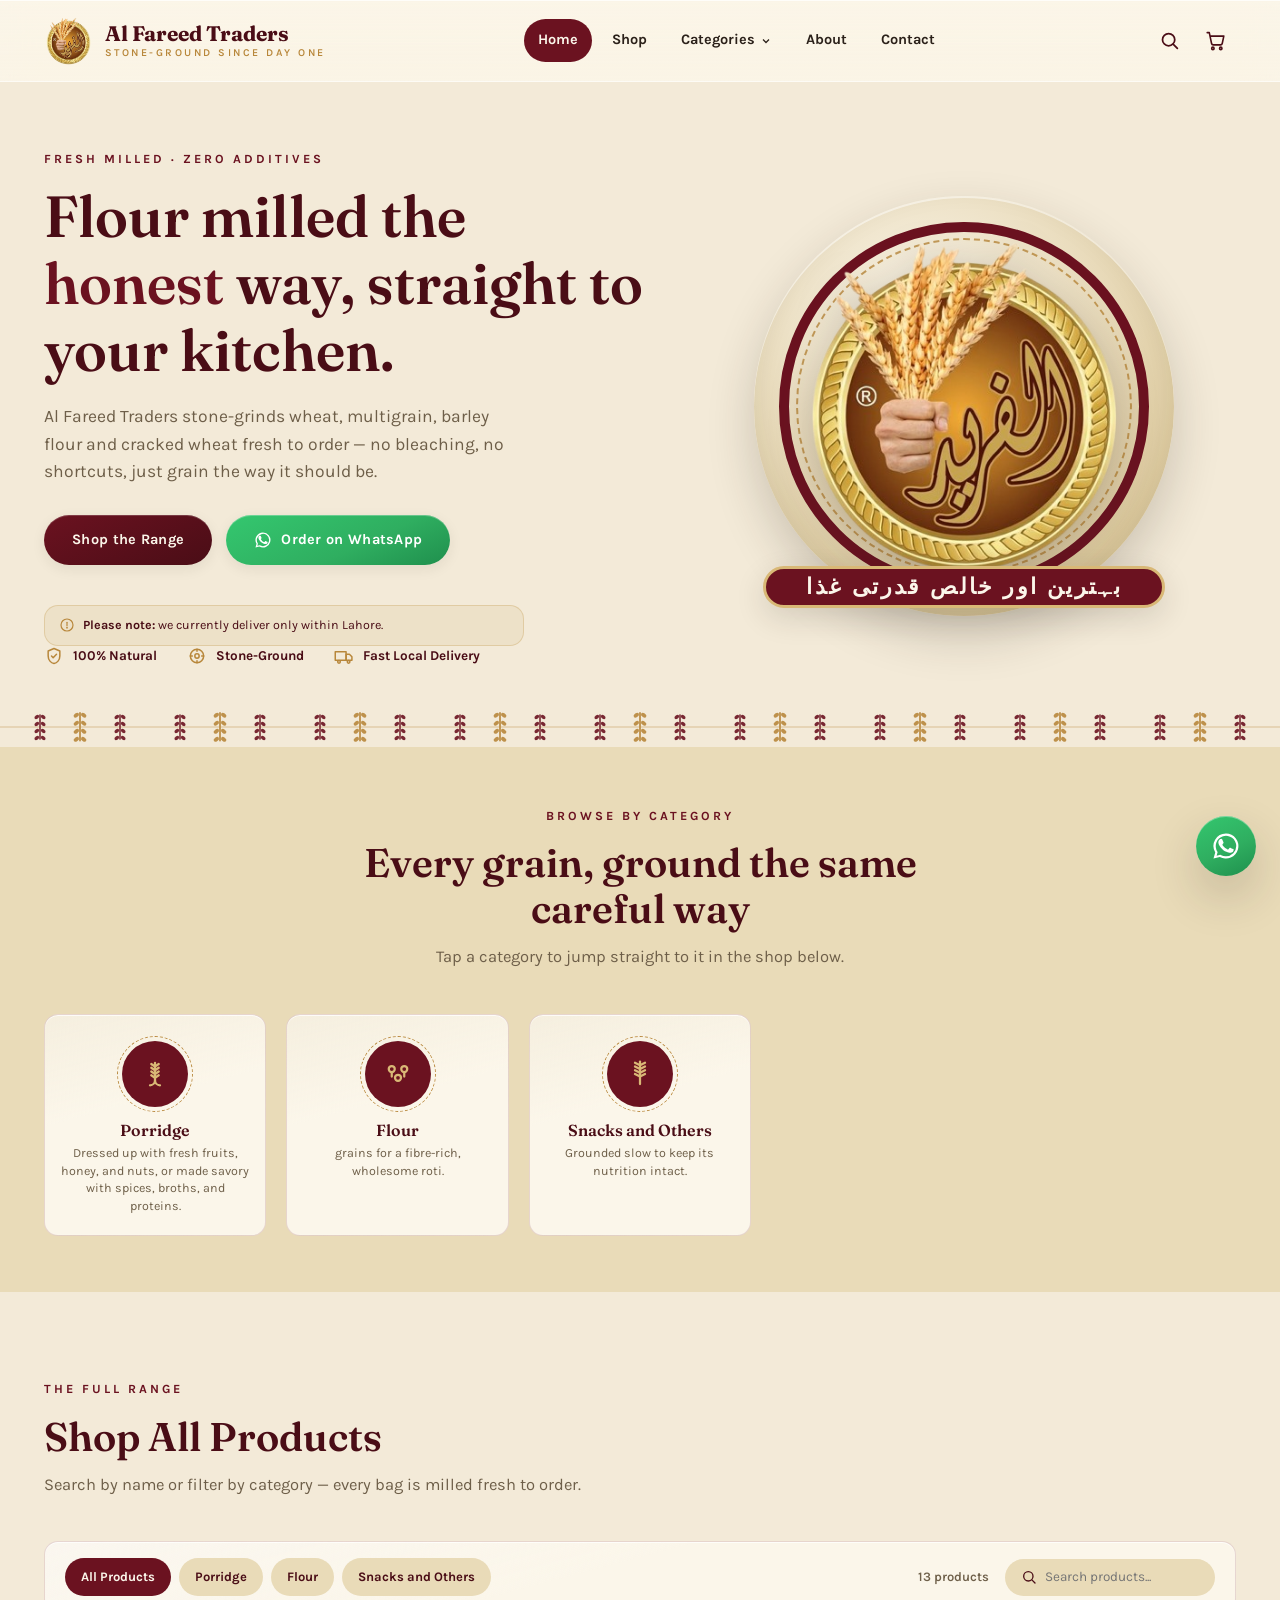
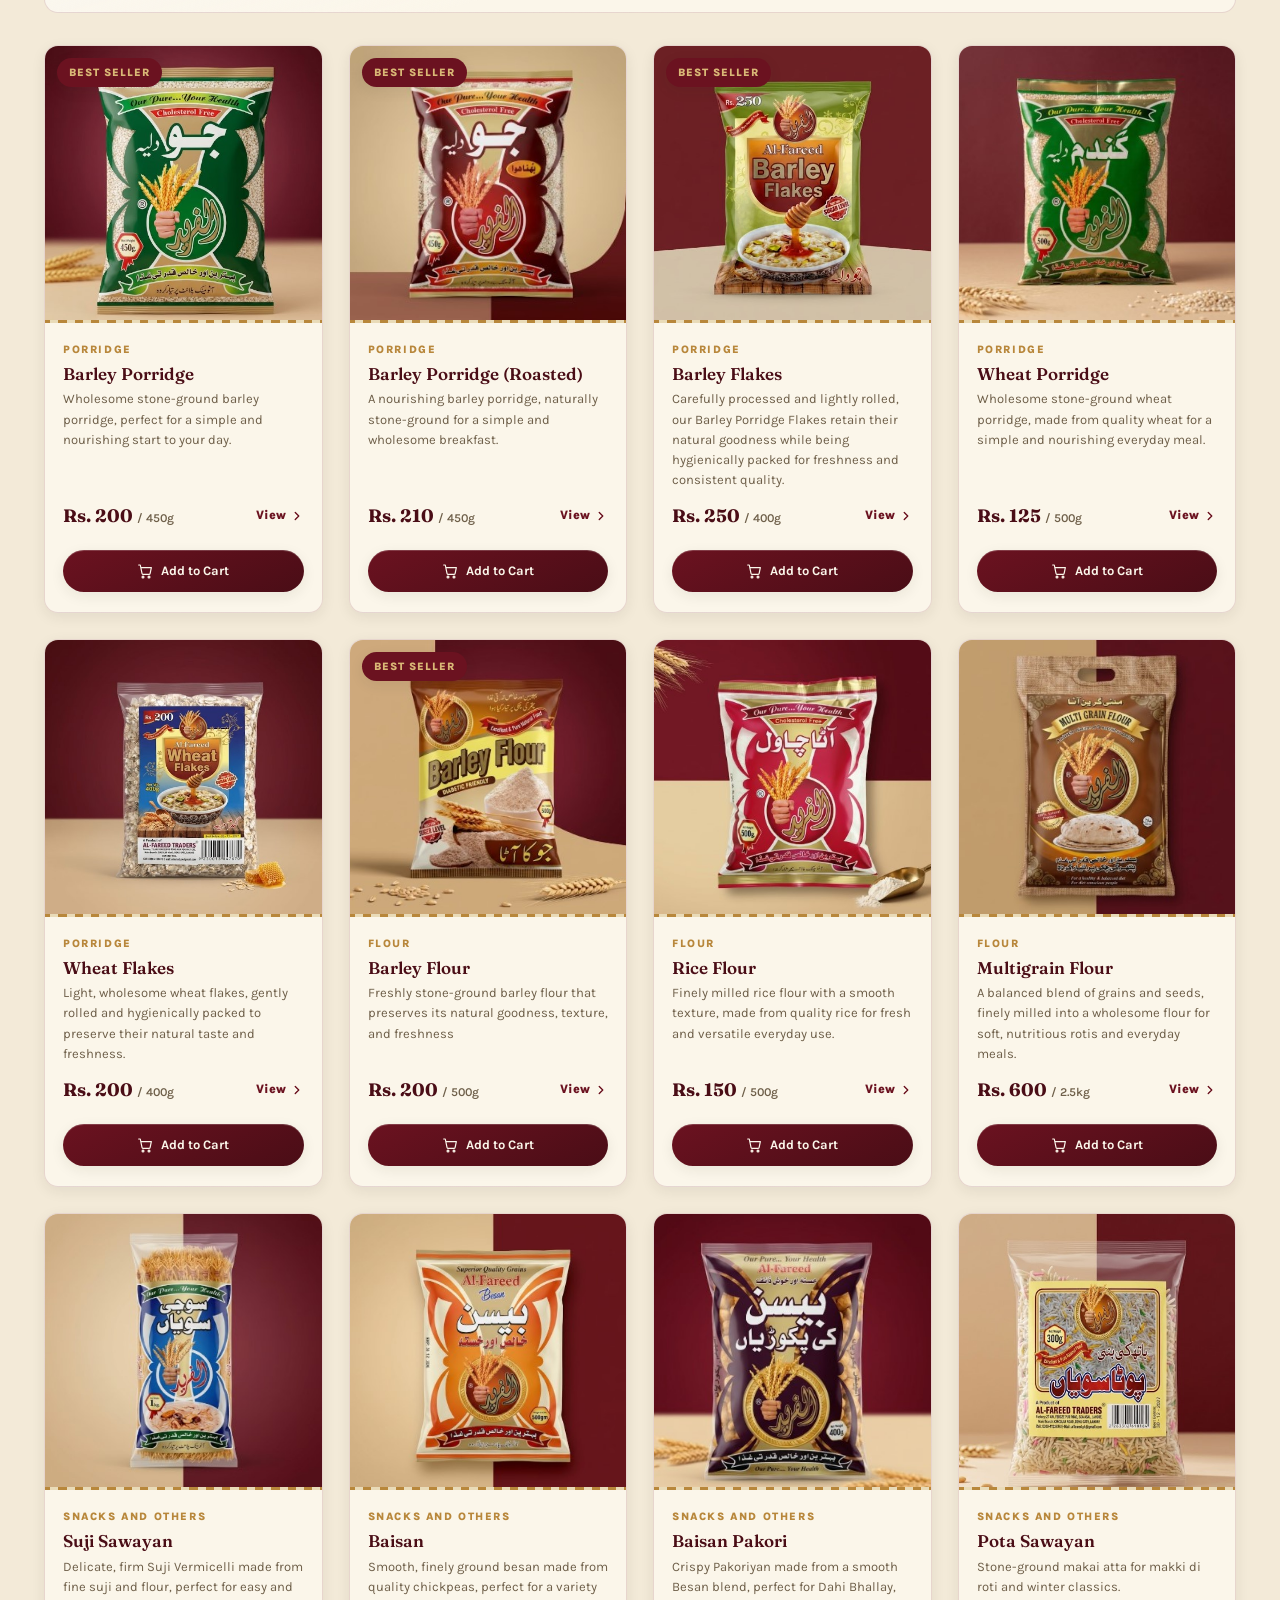
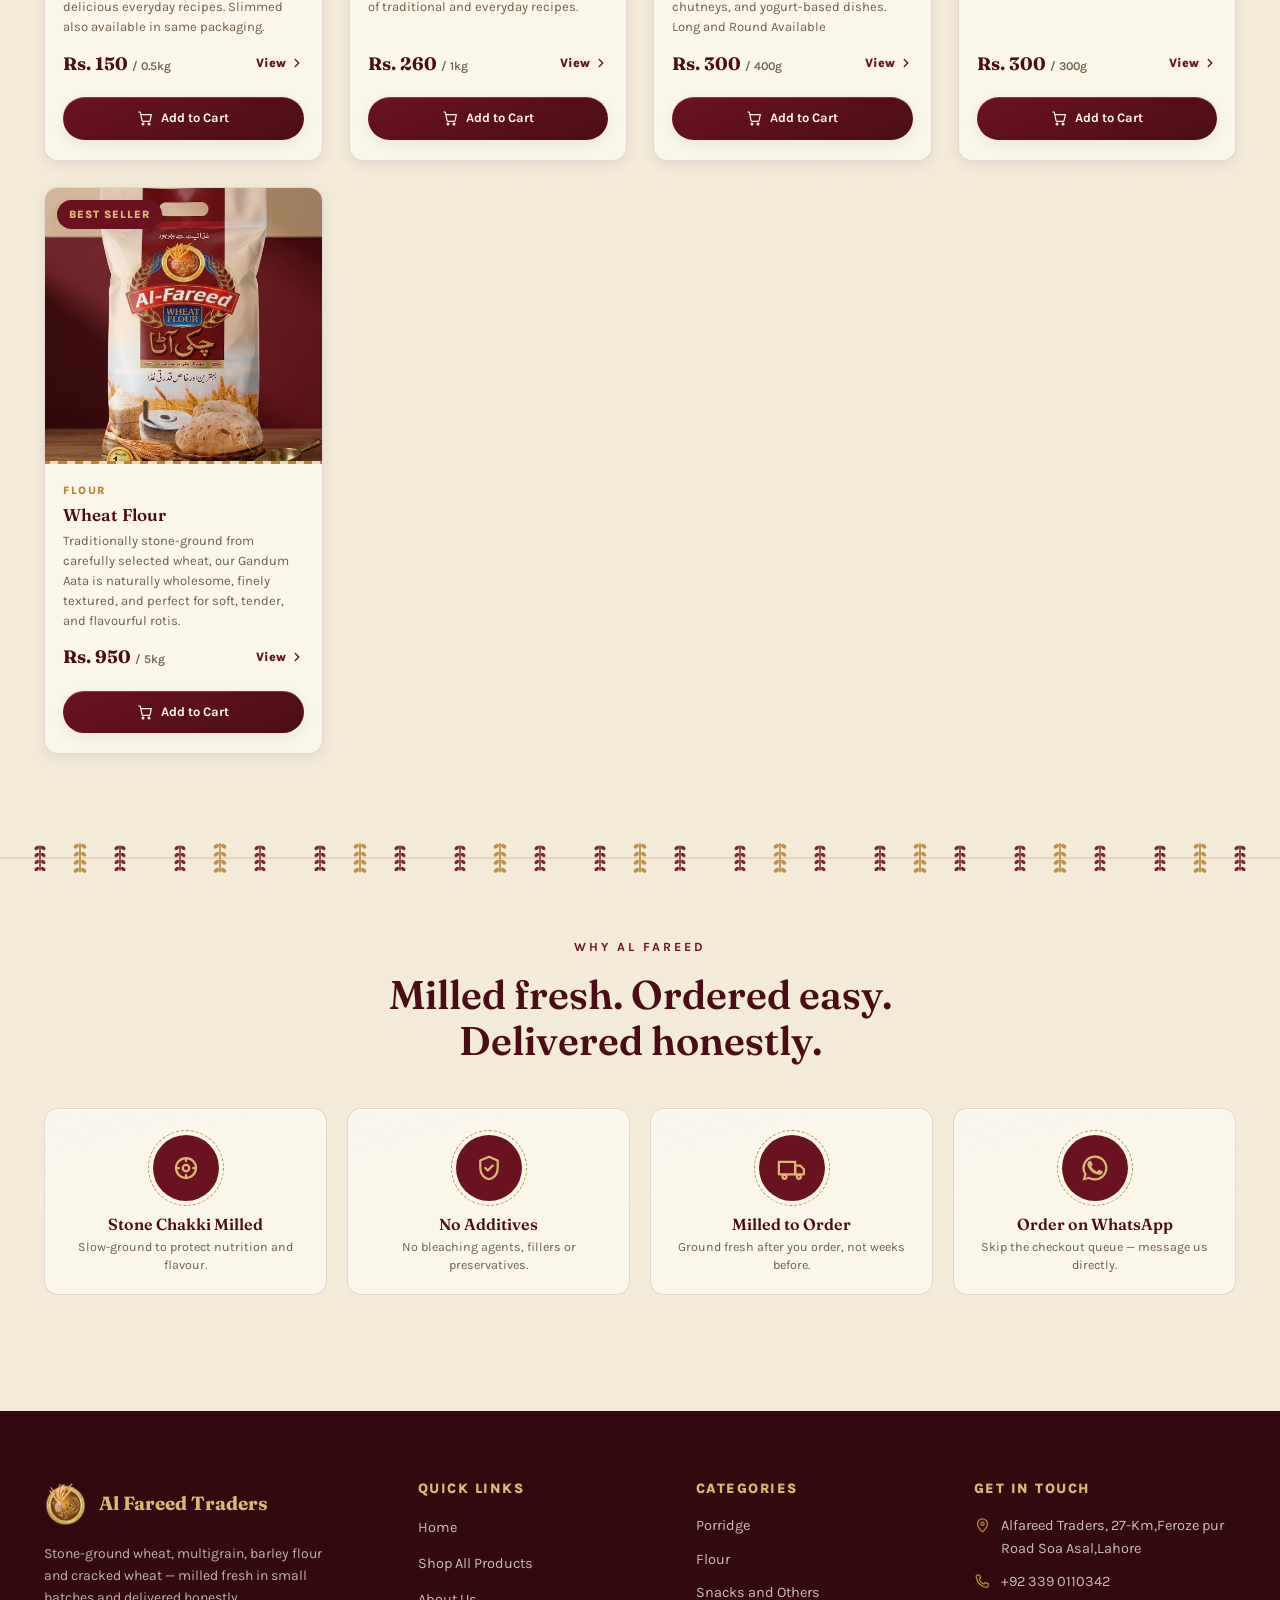
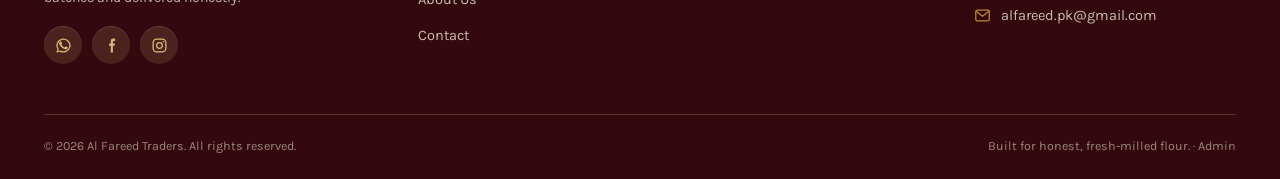
==== commit 555b3b82: "finall up" ====
--- a/index.html
+++ b/index.html
@@ -7,13 +7,13 @@
 <title>Al Fareed Traders | Stone-Ground Flour, Multigrain Atta &amp; Cracked Wheat</title>
 <meta name="description" content="Al Fareed Traders sells stone-ground wheat flour, multigrain atta, barley flour and cracked wheat (daliya) of every cut. Fresh milled, order online or on WhatsApp.">
 <meta name="keywords" content="atta, wheat flour, multigrain flour, barley flour, cracked wheat, daliya, besan, flour mill, Al Fareed Traders">
-<link rel="canonical" href="index.html">
+<link rel="canonical" href="https://alfareedtraders.net/index.html">
 
 <!-- Open Graph -->
 <meta property="og:type" content="website">
 <meta property="og:title" content="Al Fareed Traders | Stone-Ground Flour &amp; Grains">
 <meta property="og:description" content="Fresh stone-ground wheat, multigrain, barley flour and cracked wheat. Order online or on WhatsApp.">
-<meta property="og:image" content="images/logo.png">
+<meta property="og:image" content="https://alfareedtraders.net/images/logo.png">
 
 <link rel="icon" type="image/png" href="images/icons/favicon-32.png" sizes="32x32">
 <link rel="icon" type="image/png" href="images/icons/favicon-16.png" sizes="16x16">
@@ -31,7 +31,7 @@
   "@context": "https://schema.org",
   "@type": "LocalBusiness",
   "name": "Al Fareed Traders",
-  "image": "images/logo.png",
+  "image": "https://alfareedtraders.net/images/logo.png",
   "description": "Stone-ground wheat flour, multigrain atta, barley flour and cracked wheat, milled fresh and sold online.",
   "address": { "@type": "PostalAddress", "streetAddress": "Grain Market Road", "addressLocality": "Lahore", "addressCountry": "PK" },
   "telephone": "+92-300-1234567",
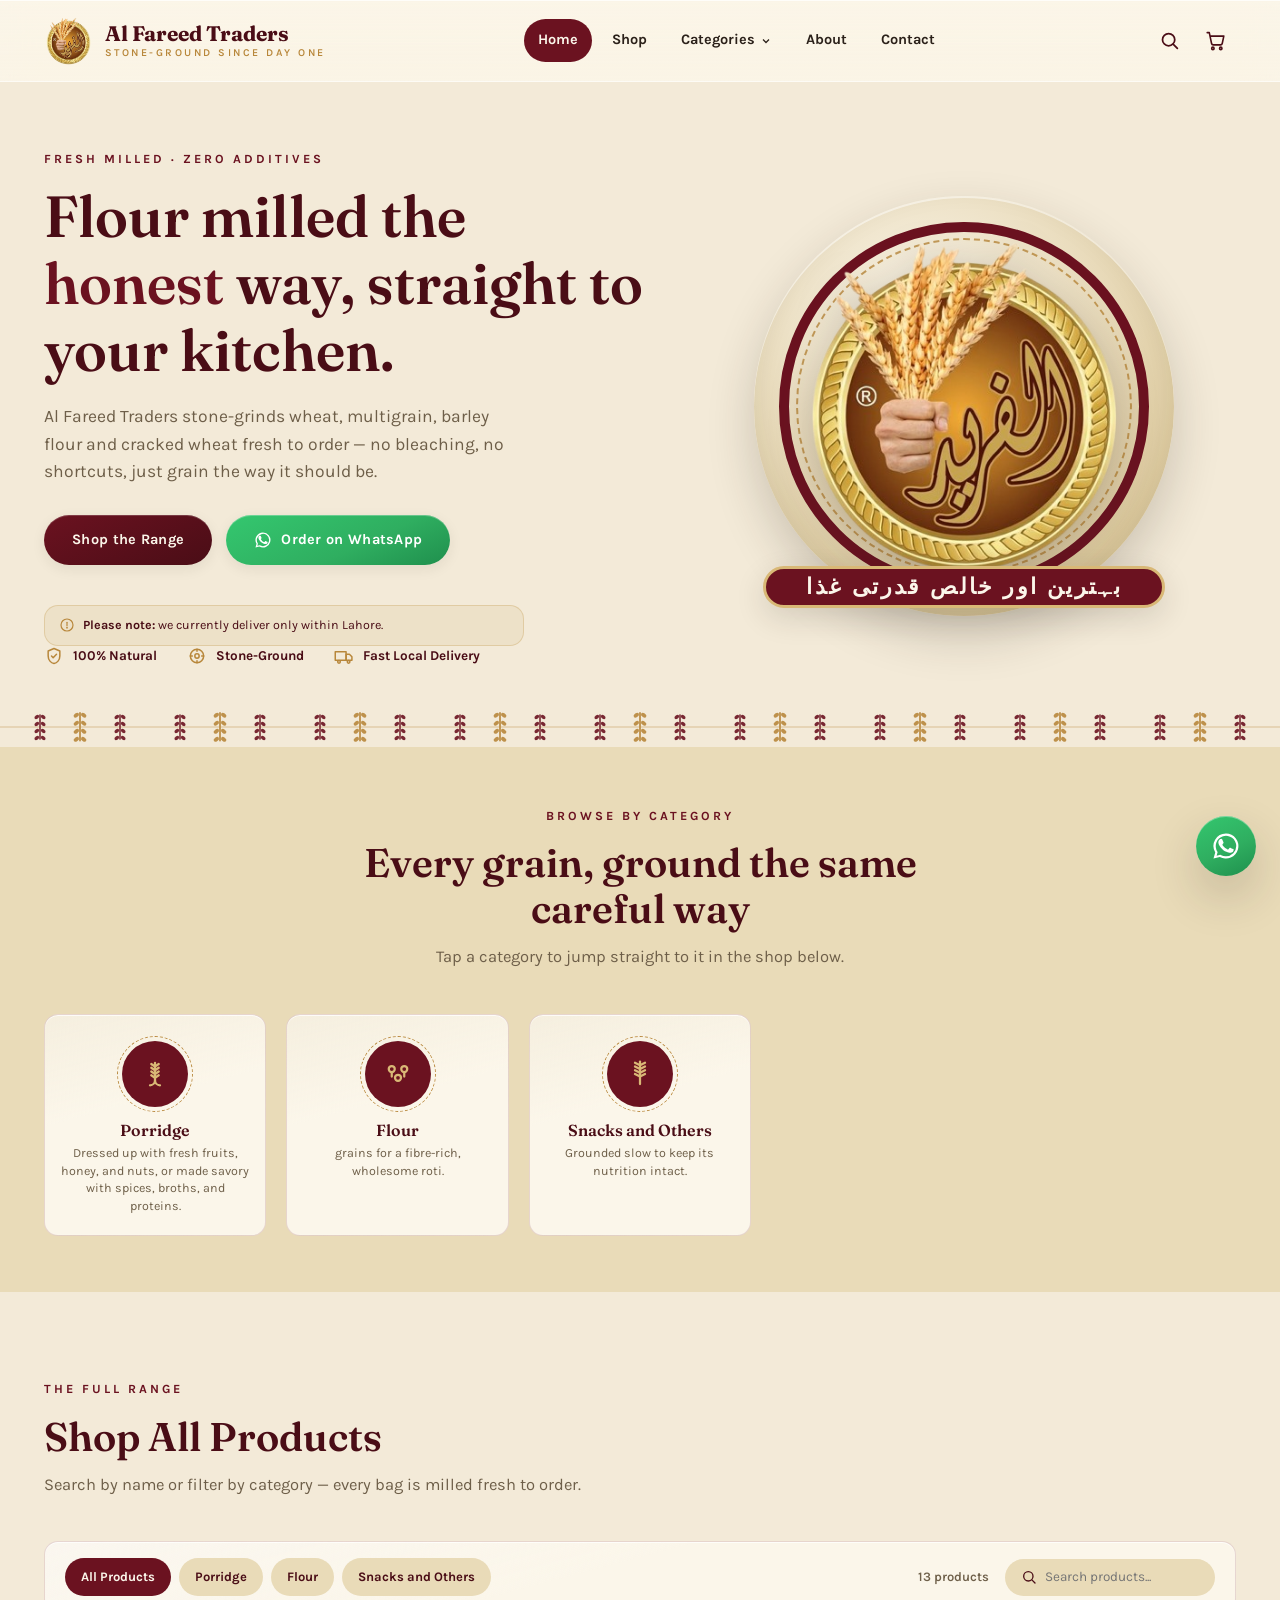
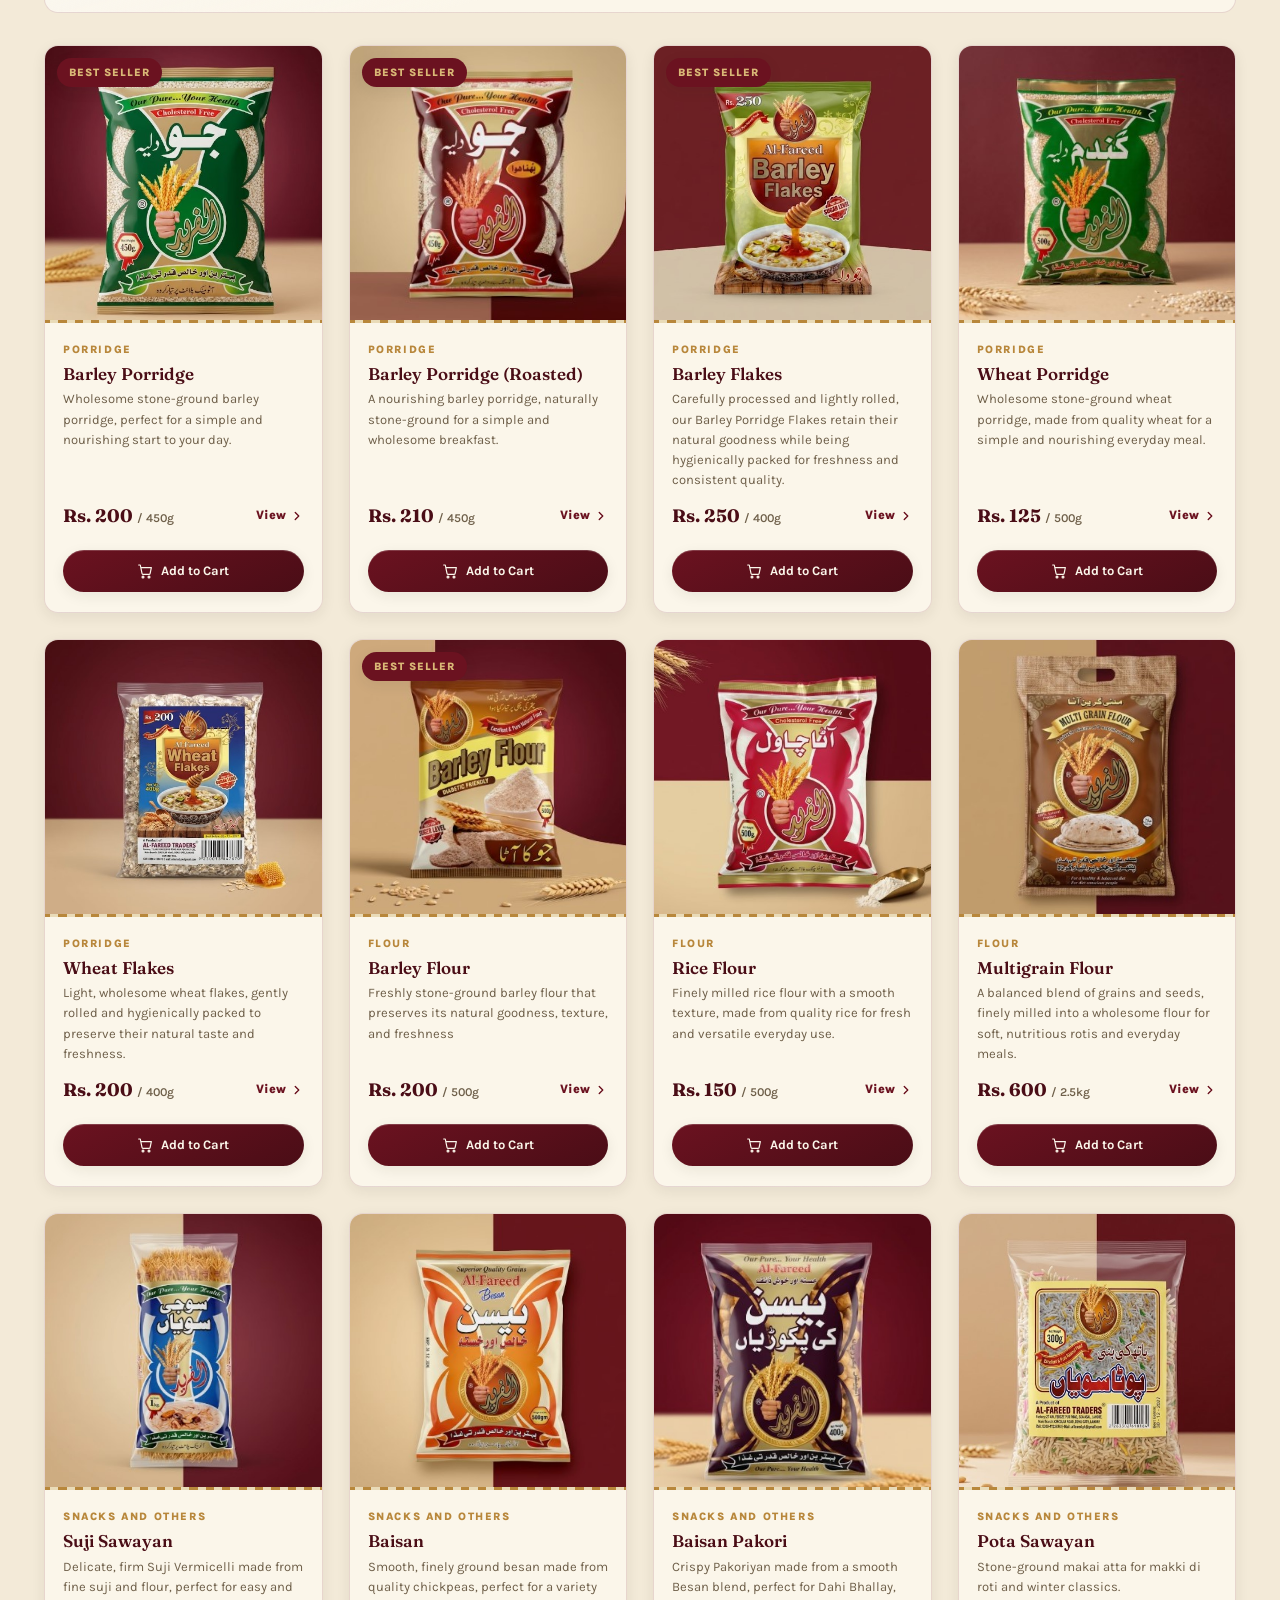
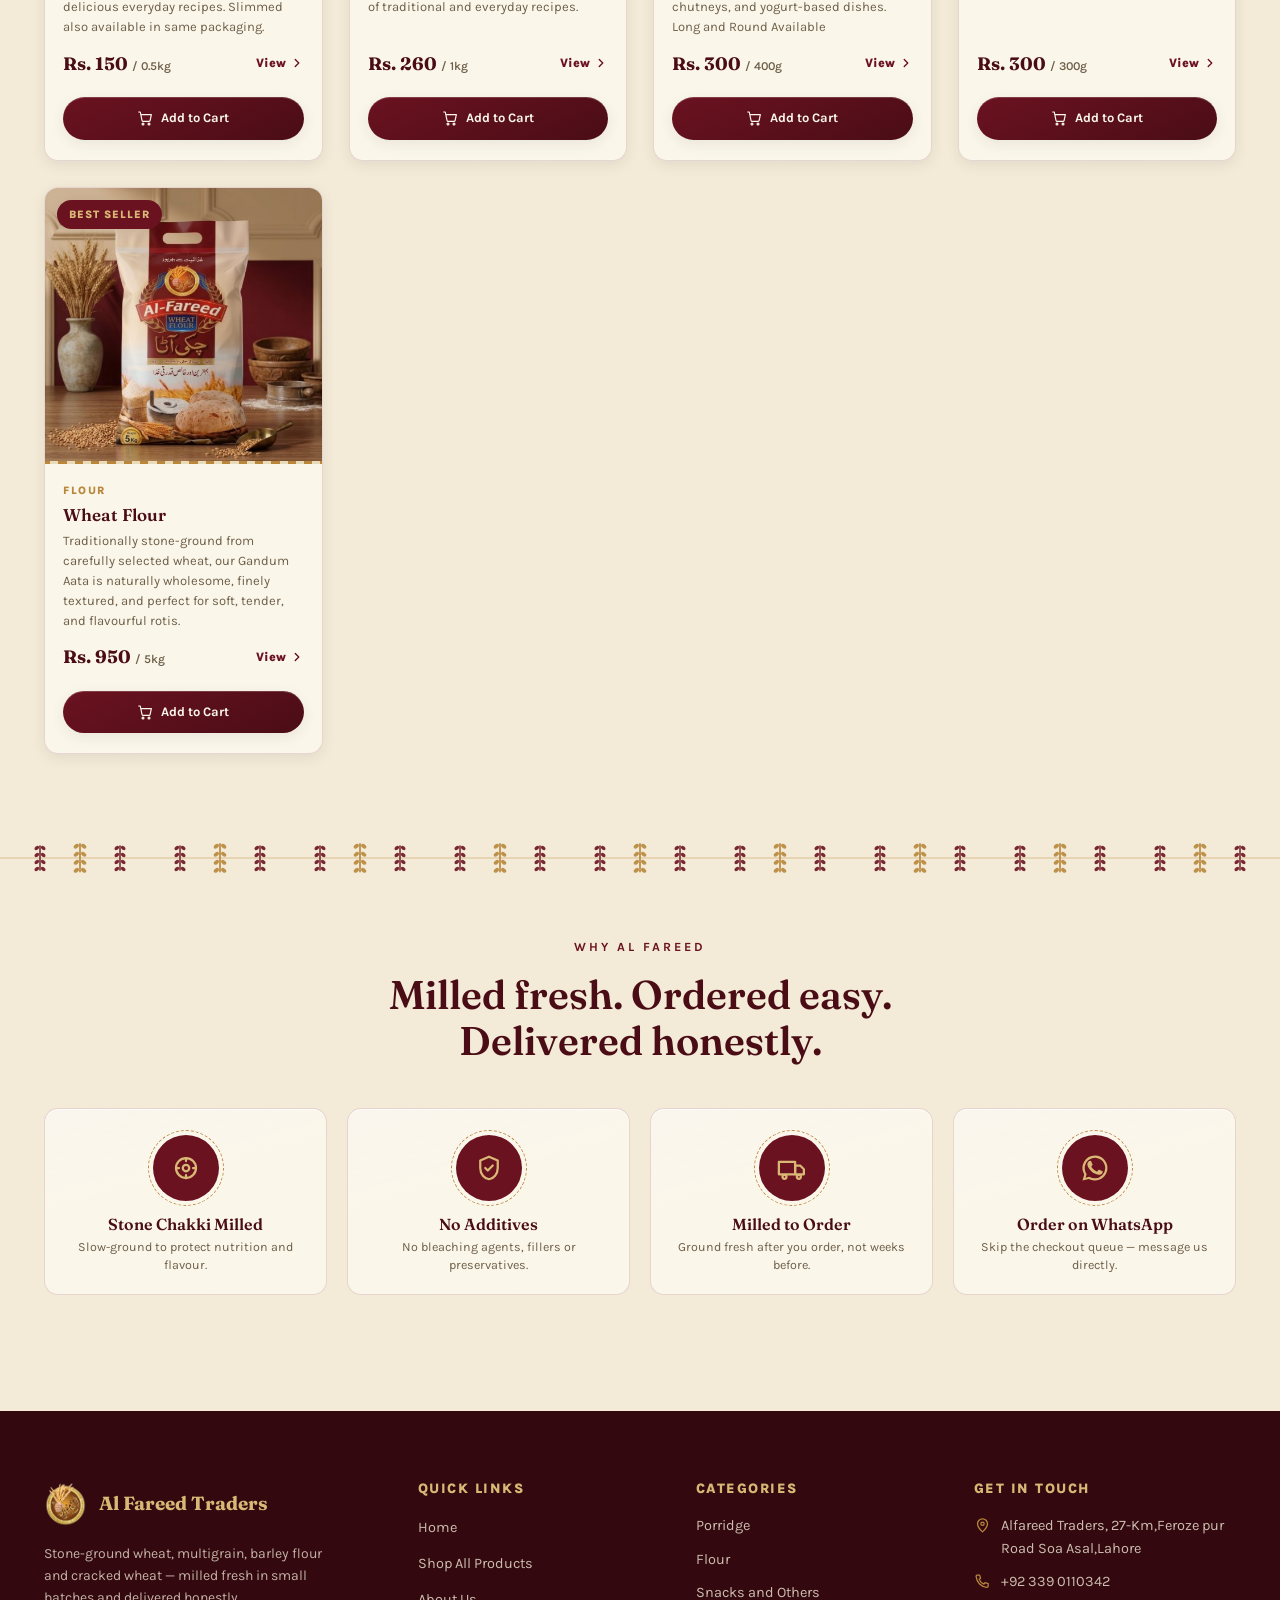
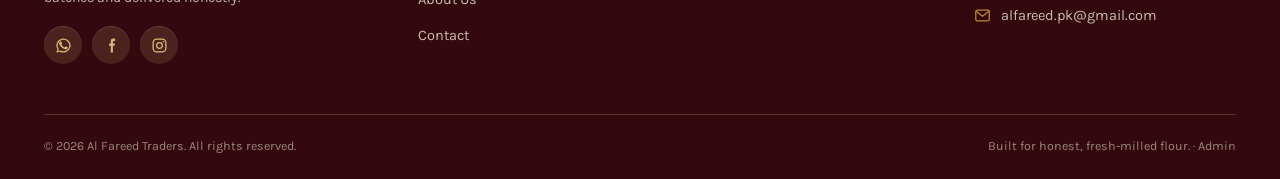
==== commit 2eaa4eb0: "FINAL UPDATE SEO FIXED" ====
--- a/index.html
+++ b/index.html
@@ -15,6 +15,7 @@
 <meta property="og:description" content="Fresh stone-ground wheat, multigrain, barley flour and cracked wheat. Order online or on WhatsApp.">
 <meta property="og:image" content="https://alfareedtraders.net/images/logo.png">
 
+<link rel="icon" href="/favicon.ico" sizes="any">
 <link rel="icon" type="image/png" href="images/icons/favicon-32.png" sizes="32x32">
 <link rel="icon" type="image/png" href="images/icons/favicon-16.png" sizes="16x16">
 <link rel="icon" type="image/png" href="images/icons/favicon-192.png" sizes="192x192">
